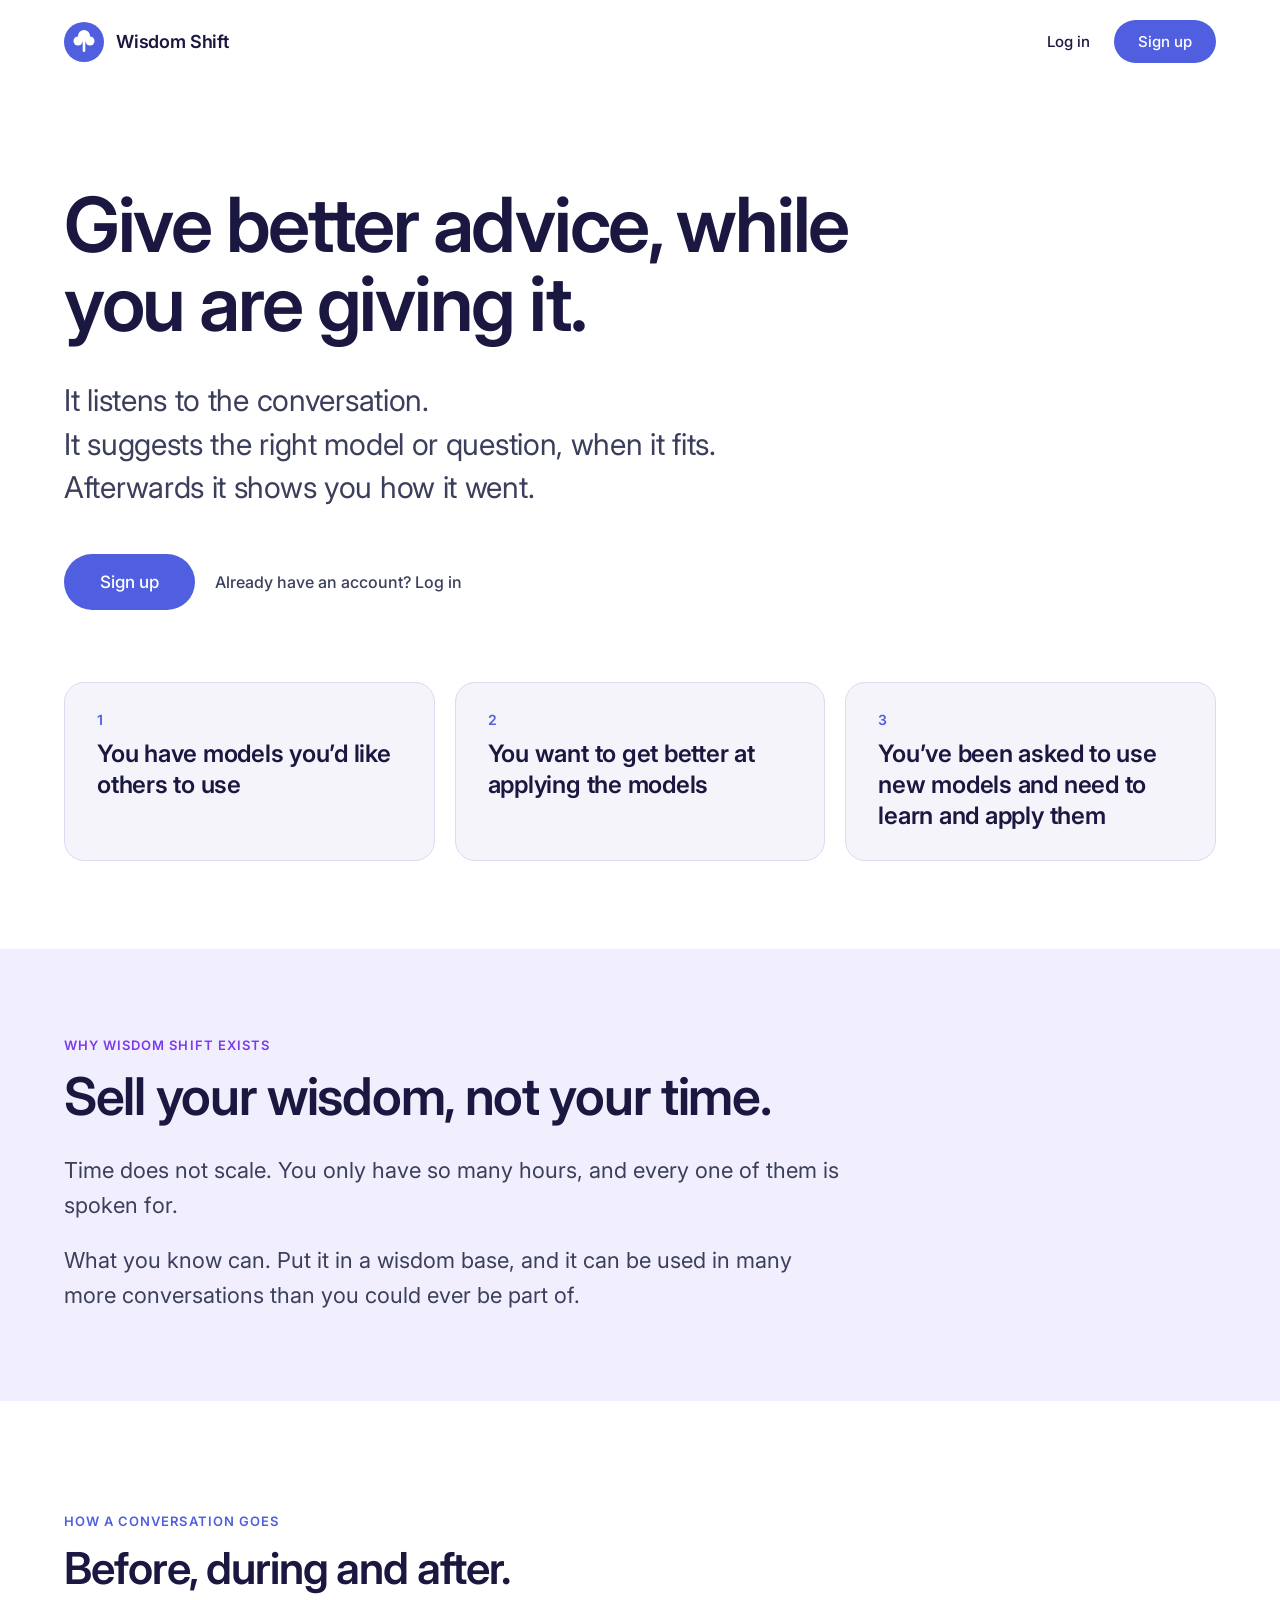
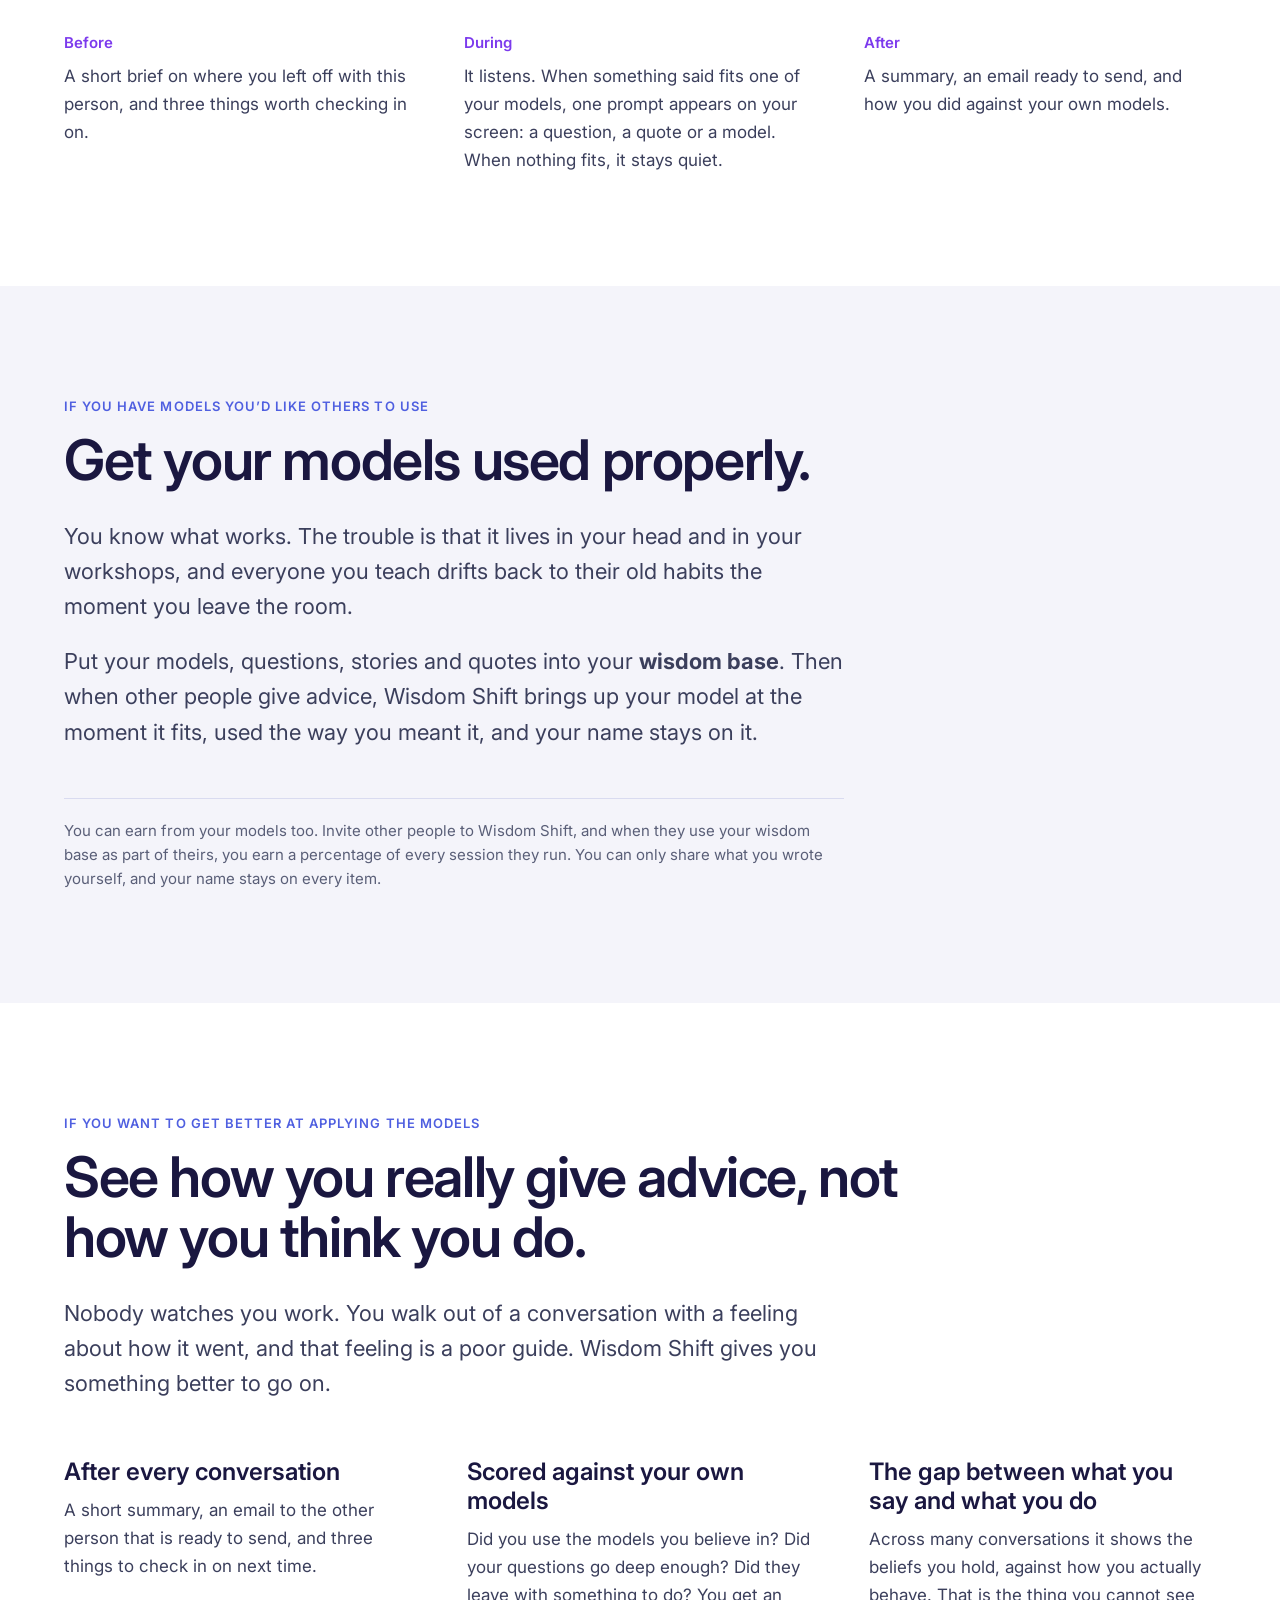
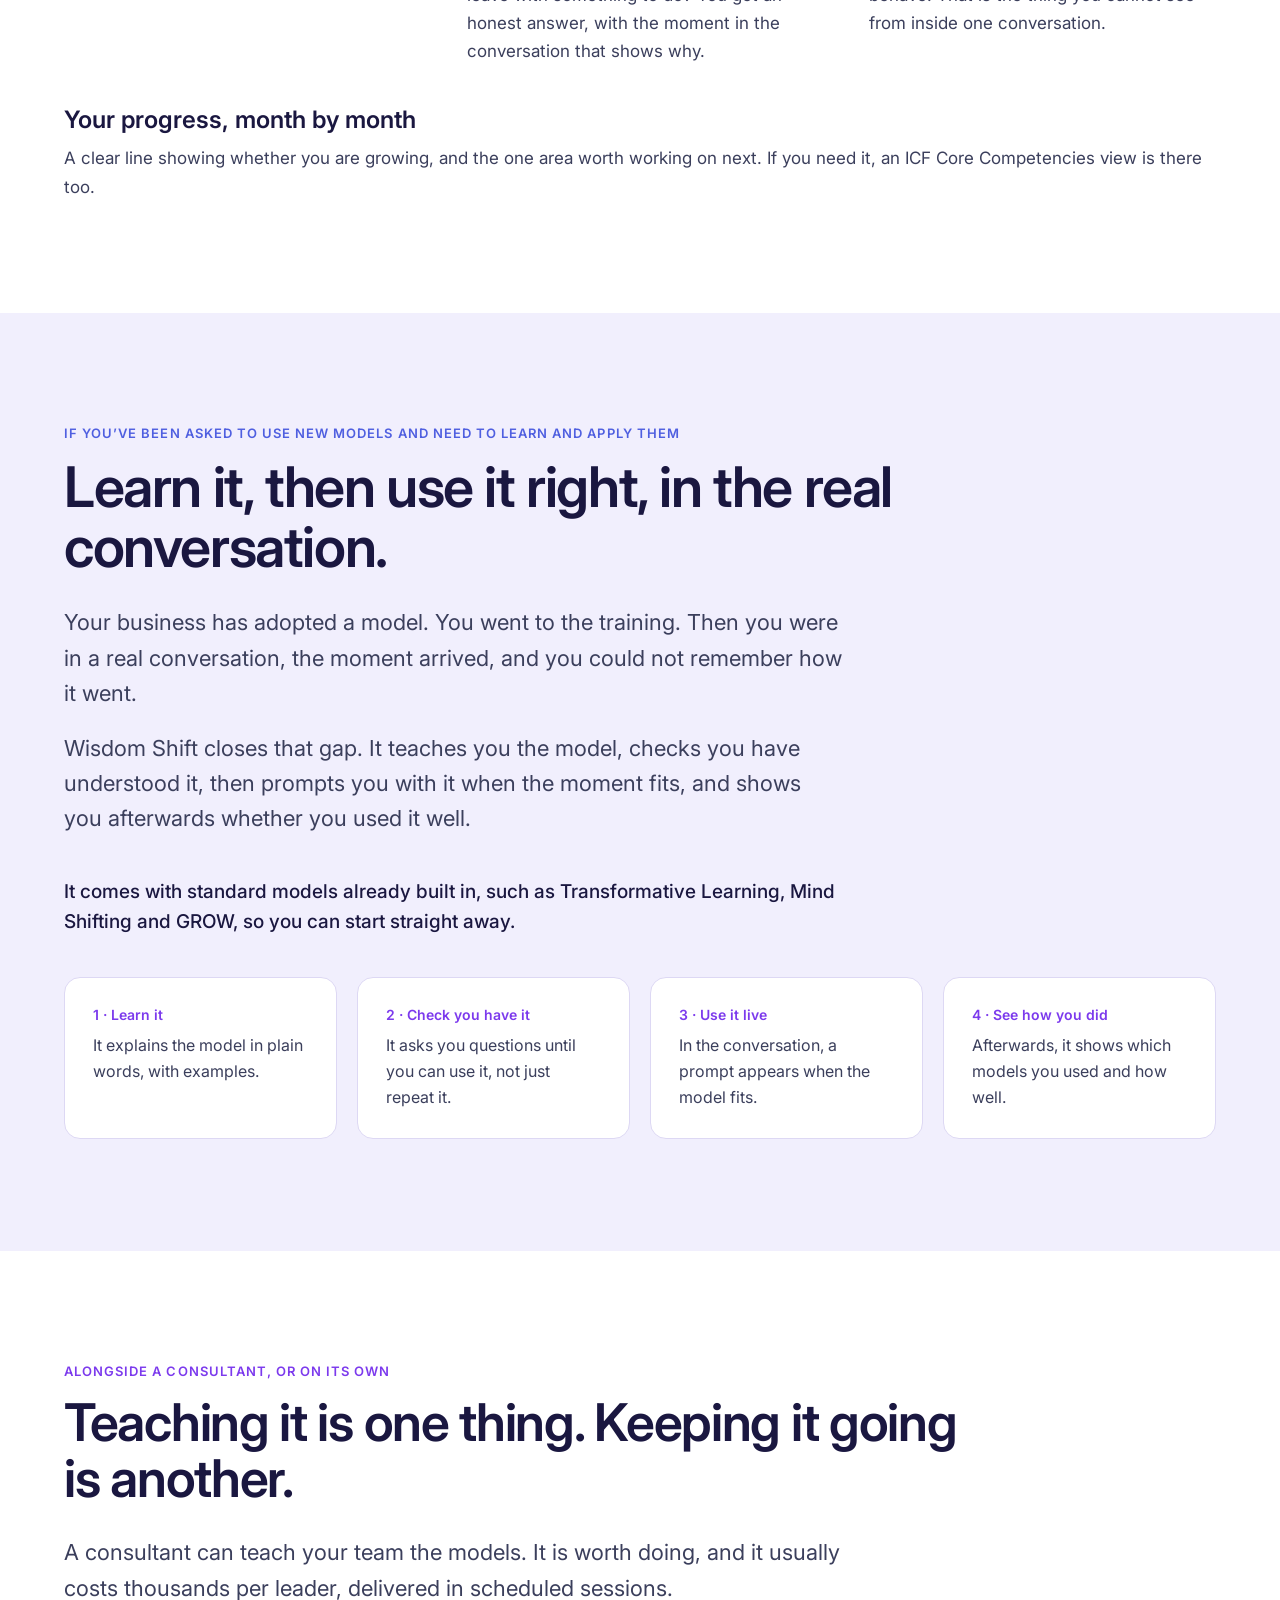
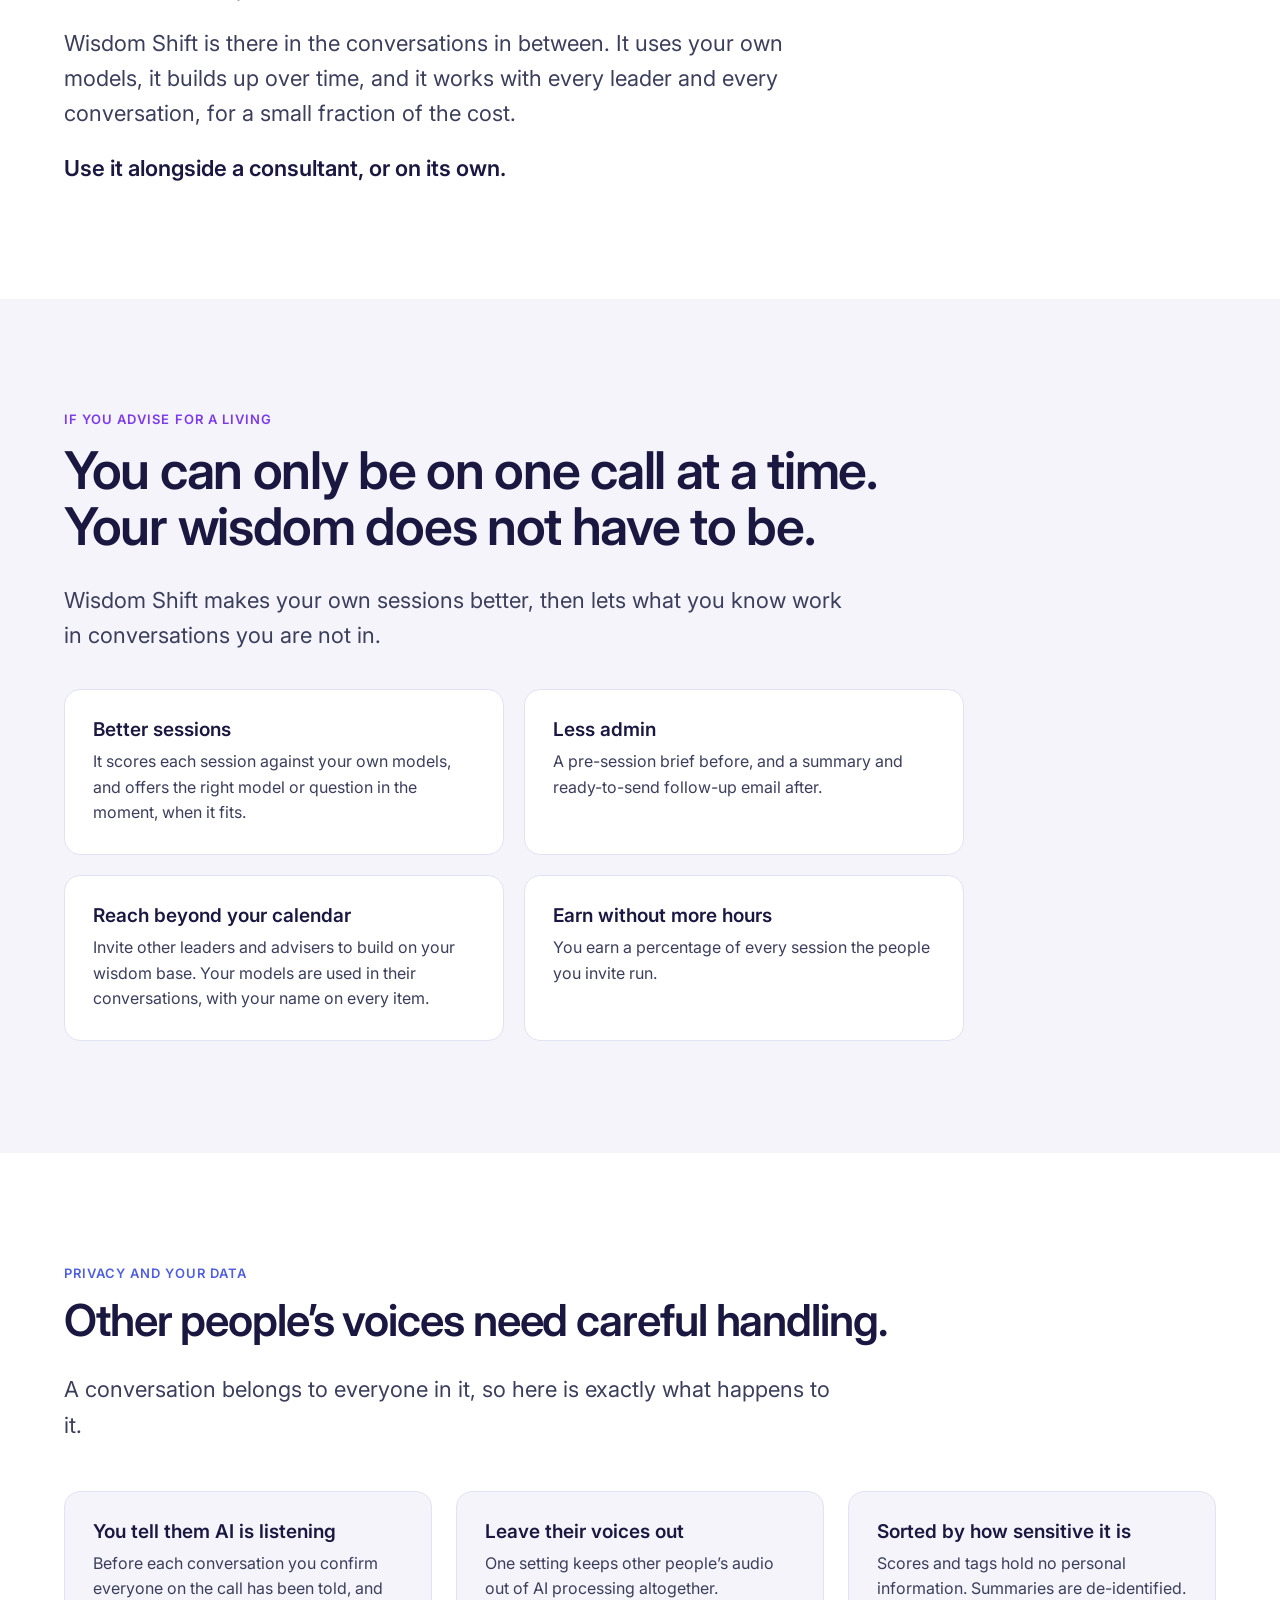
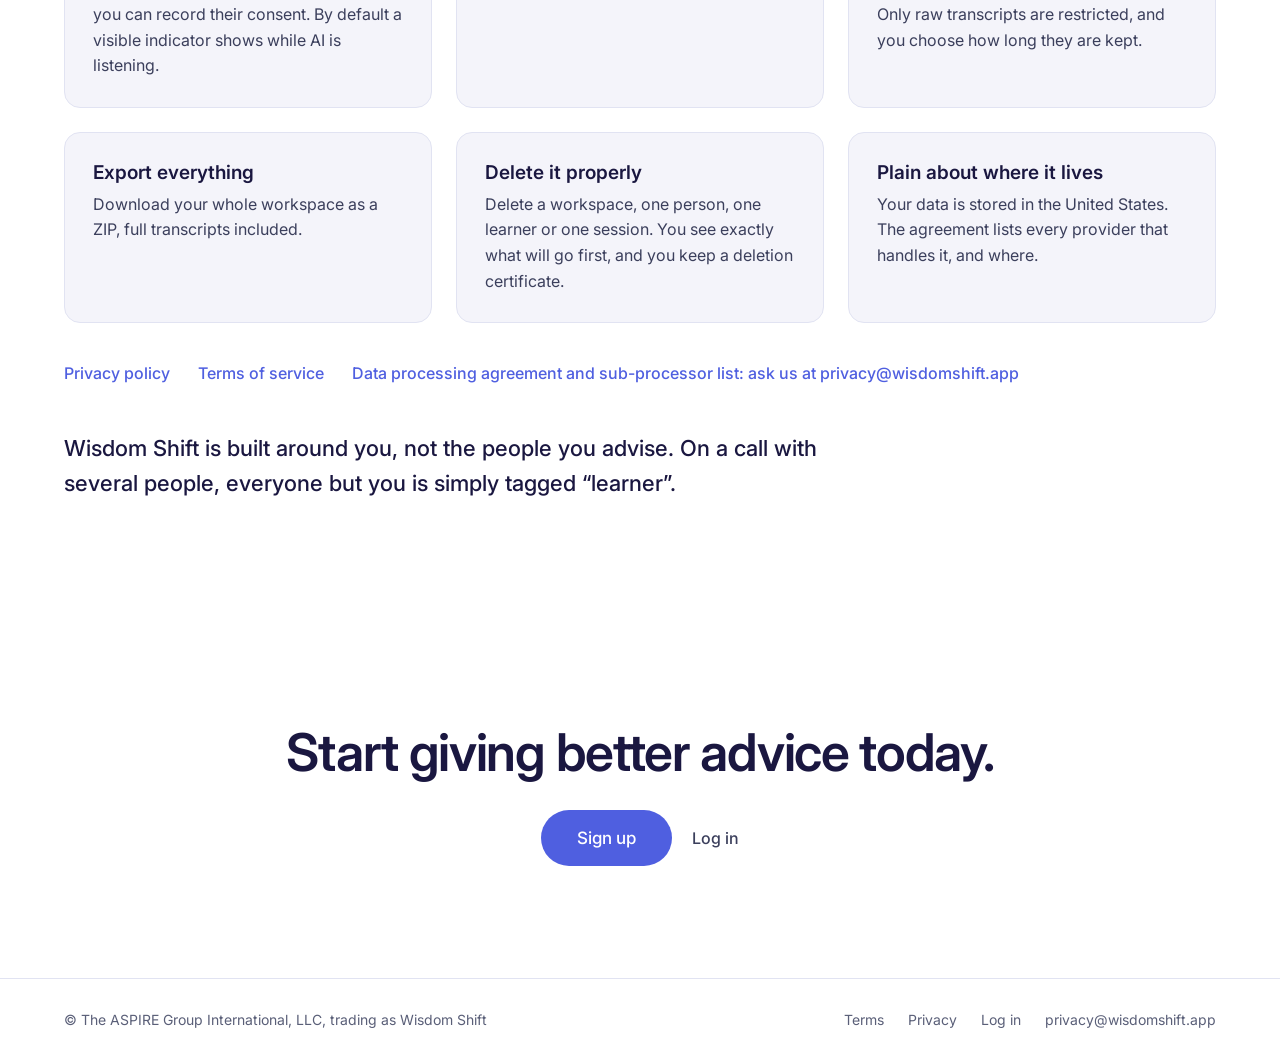
==== index.html @ b6feb18f "Add files via upload" ====
<!doctype html>
<html lang="en-AU">
<head>
<meta charset="utf-8">
<meta name="viewport" content="width=device-width, initial-scale=1">
<title>Wisdom Shift: give better advice, while you are giving it</title>
<meta name="description" content="Wisdom Shift listens to the conversation, suggests the right model or question from your own wisdom base when it fits, and shows you afterwards how it went.">
<meta property="og:title" content="Wisdom Shift: give better advice, while you are giving it">
<meta property="og:description" content="Wisdom Shift listens to the conversation, suggests the right model or question from your own wisdom base when it fits, and shows you afterwards how it went.">
<meta property="og:type" content="website">
<link rel="icon" href="data:image/svg+xml,%3Csvg xmlns=%22http://www.w3.org/2000/svg%22 viewBox=%220 0 40 40%22%3E%3Ccircle cx=%2220%22 cy=%2220%22 r=%2220%22 fill=%22%234F5FE0%22/%3E%3Cg fill=%22%23fff%22%3E%3Ccircle cx=%2220%22 cy=%2214%22 r=%226%22/%3E%3Ccircle cx=%2214%22 cy=%2219%22 r=%224.5%22/%3E%3Ccircle cx=%2226%22 cy=%2219%22 r=%224.5%22/%3E%3Crect x=%2218.7%22 y=%2219%22 width=%222.6%22 height=%2211%22 rx=%221.3%22/%3E%3C/g%3E%3C/svg%3E">
<link rel="preconnect" href="https://fonts.googleapis.com"><link rel="preconnect" href="https://fonts.gstatic.com" crossorigin>
<link href="https://fonts.googleapis.com/css2?family=Inter:wght@400;500;600;700&display=swap" rel="stylesheet">
<link rel="stylesheet" href="style.css">
</head>
<body>
<div class="wrap"><header class="top"><a class="brand" href="/"><svg viewBox="0 0 40 40" aria-hidden="true"><circle cx="20" cy="20" r="20" fill="#4F5FE0"/><g fill="#fff"><circle cx="20" cy="14" r="6"/><circle cx="14" cy="19" r="4.5"/><circle cx="26" cy="19" r="4.5"/><rect x="18.7" y="19" width="2.6" height="11" rx="1.3"/></g></svg><span>Wisdom Shift</span></a><div class="nav"><a href="soon.html">Log in</a><a class="btn" href="soon.html">Sign up</a></div></header></div>

<main>
<section class="hero"><div class="wrap">
<h1>Give better advice, while you are giving it.</h1>
<div class="lines"><div>It listens to the conversation.</div><div>It suggests the right model or question, when it fits.</div><div>Afterwards it shows you how it went.</div></div>
<div class="cta"><a class="btn big" href="soon.html">Sign up</a><a class="alt" href="soon.html">Already have an account? Log in</a></div>
<div class="jobs">
<a href="#job1"><b>1</b><span>You have models you’d like others to use</span></a>
<a href="#job2"><b>2</b><span>You want to get better at applying the models</span></a>
<a href="#job3"><b>3</b><span>You’ve been asked to use new models and need to learn and apply them</span></a>
</div></div></section>

<section class="bg2" id="why" style="padding:clamp(48px,7vw,88px) 0"><div class="wrap">
<p class="eyebrow v">Why Wisdom Shift exists</p>
<h2>Sell your wisdom, not your time.</h2>
<p class="lead">Time does not scale. You only have so many hours, and every one of them is spoken for.</p>
<p class="lead" style="margin:0">What you know can. Put it in a wisdom base, and it can be used in many more conversations than you could ever be part of.</p>
</div></section>

<section><div class="wrap">
<p class="eyebrow">How a conversation goes</p>
<h2 style="font-size:clamp(30px,4vw,44px);margin-bottom:40px">Before, during and after.</h2>
<div class="cols" style="gap:32px 48px">
<div><div class="label">Before</div><p>A short brief on where you left off with this person, and three things worth checking in on.</p></div>
<div><div class="label">During</div><p>It listens. When something said fits one of your models, one prompt appears on your screen: a question, a quote or a model. When nothing fits, it stays quiet.</p></div>
<div><div class="label">After</div><p>A summary, an email ready to send, and how you did against your own models.</p></div>
</div></div></section>

<section class="bg1" id="job1"><div class="wrap">
<p class="eyebrow">If you have models you’d like others to use</p>
<h2 class="xl">Get your models used properly.</h2>
<p class="lead">You know what works. The trouble is that it lives in your head and in your workshops, and everyone you teach drifts back to their old habits the moment you leave the room.</p>
<p class="lead">Put your models, questions, stories and quotes into your <b>wisdom base</b>. Then when other people give advice, Wisdom Shift brings up your model at the moment it fits, used the way you meant it, and your name stays on it.</p>
<p class="note">You can earn from your models too. Invite other people to Wisdom Shift, and when they use your wisdom base as part of theirs, you earn a percentage of every session they run. You can only share what you wrote yourself, and your name stays on every item.</p>
</div></section>

<section id="job2"><div class="wrap">
<p class="eyebrow">If you want to get better at applying the models</p>
<h2 class="xl">See how you really give advice, not how you think you do.</h2>
<p class="lead" style="margin-bottom:56px">Nobody watches you work. You walk out of a conversation with a feeling about how it went, and that feeling is a poor guide. Wisdom Shift gives you something better to go on.</p>
<div class="cols">
<div><h3>After every conversation</h3><p>A short summary, an email to the other person that is ready to send, and three things to check in on next time.</p></div>
<div><h3>Scored against your own models</h3><p>Did you use the models you believe in? Did your questions go deep enough? Did they leave with something to do? You get an honest answer, with the moment in the conversation that shows why.</p></div>
<div><h3>The gap between what you say and what you do</h3><p>Across many conversations it shows the beliefs you hold, against how you actually behave. That is the thing you cannot see from inside one conversation.</p></div>
<div><h3>Your progress, month by month</h3><p>A clear line showing whether you are growing, and the one area worth working on next. If you need it, an ICF Core Competencies view is there too.</p></div>
</div></div></section>

<section class="bg2" id="job3"><div class="wrap">
<p class="eyebrow">If you’ve been asked to use new models and need to learn and apply them</p>
<h2 class="xl">Learn it, then use it right, in the real conversation.</h2>
<p class="lead">Your business has adopted a model. You went to the training. Then you were in a real conversation, the moment arrived, and you could not remember how it went.</p>
<p class="lead" style="margin-bottom:40px">Wisdom Shift closes that gap. It teaches you the model, checks you have understood it, then prompts you with it when the moment fits, and shows you afterwards whether you used it well.</p>
<p class="lead" style="color:#1A1740;font-weight:500;font-size:19px;margin-bottom:40px">It comes with standard models already built in, such as Transformative Learning, Mind Shifting and GROW, so you can start straight away.</p>
<div class="cards v">
<div><div class="n">1 · Learn it</div><p>It explains the model in plain words, with examples.</p></div>
<div><div class="n">2 · Check you have it</div><p>It asks you questions until you can use it, not just repeat it.</p></div>
<div><div class="n">3 · Use it live</div><p>In the conversation, a prompt appears when the model fits.</p></div>
<div><div class="n">4 · See how you did</div><p>Afterwards, it shows which models you used and how well.</p></div>
</div></div></section>

<section id="keepgoing"><div class="wrap">
<p class="eyebrow v">Alongside a consultant, or on its own</p>
<h2>Teaching it is one thing. Keeping it going is another.</h2>
<p class="lead">A consultant can teach your team the models. It is worth doing, and it usually costs thousands per leader, delivered in scheduled sessions.</p>
<p class="lead">Wisdom Shift is there in the conversations in between. It uses your own models, it builds up over time, and it works with every leader and every conversation, for a small fraction of the cost.</p>
<p class="strong">Use it alongside a consultant, or on its own.</p>
</div></section>

<section class="bg1" id="forconsultants"><div class="wrap">
<p class="eyebrow v">If you advise for a living</p>
<h2>You can only be on one call at a time. Your wisdom does not have to be.</h2>
<p class="lead" style="margin-bottom:36px">Wisdom Shift makes your own sessions better, then lets what you know work in conversations you are not in.</p>
<div class="cards two" style="max-width:900px">
<div><h4>Better sessions</h4><p>It scores each session against your own models, and offers the right model or question in the moment, when it fits.</p></div>
<div><h4>Less admin</h4><p>A pre-session brief before, and a summary and ready-to-send follow-up email after.</p></div>
<div><h4>Reach beyond your calendar</h4><p>Invite other leaders and advisers to build on your wisdom base. Your models are used in their conversations, with your name on every item.</p></div>
<div><h4>Earn without more hours</h4><p>You earn a percentage of every session the people you invite run.</p></div>
</div></div></section>

<section id="trust"><div class="wrap">
<p class="eyebrow">Privacy and your data</p>
<h2 style="font-size:clamp(30px,4vw,44px)">Other people’s voices need careful handling.</h2>
<p class="lead" style="margin-bottom:48px">A conversation belongs to everyone in it, so here is exactly what happens to it.</p>
<div class="cards three" style="gap:24px">
<div style="background:#F4F4FA"><h4>You tell them AI is listening</h4><p>Before each conversation you confirm everyone on the call has been told, and you can record their consent. By default a visible indicator shows while AI is listening.</p></div>
<div style="background:#F4F4FA"><h4>Leave their voices out</h4><p>One setting keeps other people’s audio out of AI processing altogether.</p></div>
<div style="background:#F4F4FA"><h4>Sorted by how sensitive it is</h4><p>Scores and tags hold no personal information. Summaries are de-identified. Only raw transcripts are restricted, and you choose how long they are kept.</p></div>
<div style="background:#F4F4FA"><h4>Export everything</h4><p>Download your whole workspace as a ZIP, full transcripts included.</p></div>
<div style="background:#F4F4FA"><h4>Delete it properly</h4><p>Delete a workspace, one person, one learner or one session. You see exactly what will go first, and you keep a deletion certificate.</p></div>
<div style="background:#F4F4FA"><h4>Plain about where it lives</h4><p>Your data is stored in the United States. The agreement lists every provider that handles it, and where.</p></div>
</div>
<div class="links"><a href="privacy.html">Privacy policy</a><a href="terms.html">Terms of service</a><a href="mailto:privacy@wisdomshift.app">Data processing agreement and sub-processor list: ask us at privacy@wisdomshift.app</a></div>
<p class="strong" style="font-weight:500;margin-top:48px">Wisdom Shift is built around you, not the people you advise. On a call with several people, everyone but you is simply tagged “learner”.</p>
</div></section>

<section class="close"><div class="wrap">
<h2>Start giving better advice today.</h2>
<div class="cta" style="margin-top:0"><a class="btn big" href="soon.html">Sign up</a><a class="alt" href="soon.html">Log in</a></div>
</div></section>
</main>
<footer><div class="wrap"><span>© The ASPIRE Group International, LLC, trading as Wisdom Shift</span><nav><a href="terms.html">Terms</a><a href="privacy.html">Privacy</a><a href="soon.html">Log in</a><a href="mailto:privacy@wisdomshift.app">privacy@wisdomshift.app</a></nav></div></footer>
</body></html>
---- style.css ----
*{box-sizing:border-box}
body{margin:0;font-family:'Inter',system-ui,-apple-system,'Segoe UI',sans-serif;color:#1A1740;background:#fff;-webkit-font-smoothing:antialiased}
a{color:#1A1740;text-decoration:none}a:hover{color:#4F5FE0}
.wrap{max-width:1280px;margin:0 auto;padding:0 clamp(20px,5vw,64px)}
section{padding:clamp(56px,9vw,112px) 0}
header.top{display:flex;align-items:center;justify-content:space-between;gap:16px;padding:20px 0}
.brand{display:flex;align-items:center;gap:12px;font-size:18px;font-weight:600;letter-spacing:-.01em}
.brand svg{width:40px;height:40px;flex:none}
.nav{display:flex;align-items:center;gap:clamp(14px,3vw,24px)}
.nav a{font-size:15px;font-weight:500}
.btn{display:inline-block;background:#4F5FE0;color:#fff!important;font-weight:500;border-radius:999px;padding:12px 24px;font-size:15px}
.btn:hover{background:#3F4ECC}
.btn.big{font-size:17px;padding:18px 36px}
.eyebrow{font-size:13px;font-weight:600;letter-spacing:.08em;text-transform:uppercase;color:#4F5FE0;margin:0 0 16px}
.eyebrow.v{color:#7C3AED}
h1{font-size:clamp(40px,7vw,76px);line-height:1.04;font-weight:600;letter-spacing:-.03em;margin:0;max-width:900px}
h2{font-size:clamp(32px,4.6vw,52px);line-height:1.08;font-weight:600;letter-spacing:-.025em;margin:0 0 28px;max-width:900px}
h2.xl{font-size:clamp(34px,5vw,56px)}
h3{font-size:24px;font-weight:600;margin:0 0 10px}
p{margin:0}
.lead{font-size:clamp(18px,2.2vw,22px);line-height:1.6;color:#3B3F5C;max-width:780px;margin-bottom:20px}
.hero{padding:clamp(48px,8vw,104px) 0 clamp(48px,7vw,88px)}
.hero .lines{font-size:clamp(20px,2.6vw,30px);line-height:1.45;color:#3B3F5C;margin-top:36px;max-width:760px;letter-spacing:-.01em}
.cta{display:flex;flex-wrap:wrap;gap:20px;align-items:center;margin-top:44px}
.cta .alt{font-size:16px;font-weight:500;color:#3B3F5C}
.jobs{margin-top:clamp(40px,6vw,72px);display:flex;flex-wrap:wrap;gap:20px}
.jobs a{flex:1 1 280px;min-width:0;display:block;padding:28px 32px;border:1px solid #D9DBF0;border-radius:20px;background:#F4F4FA}
.jobs a:hover{border-color:#4F5FE0}
.jobs b{display:block;font-size:14px;font-weight:600;color:#4F5FE0;margin-bottom:10px}
.jobs span{display:block;font-size:clamp(20px,2vw,24px);line-height:1.3;font-weight:600;letter-spacing:-.01em}
.bg1{background:#F4F4FA}.bg2{background:#F1EFFD}
.cols{display:flex;flex-wrap:wrap;gap:40px 56px}
.cols>div{flex:1 1 300px;min-width:0}
.cols p{font-size:17px;line-height:1.65;color:#3B3F5C}
.label{font-size:15px;font-weight:600;color:#7C3AED;margin-bottom:10px}
.note{font-size:15px;line-height:1.6;color:#5A5F78;max-width:780px;border-top:1px solid #D9DBF0;padding-top:20px;margin-top:48px}
.cards{display:flex;flex-wrap:wrap;gap:20px}
.cards>div{flex:1 1 240px;min-width:0;background:#fff;border:1px solid #E1E3F2;border-radius:16px;padding:28px}
.cards.two>div{flex:1 1 380px}
.cards.three>div{flex:1 1 320px}
.cards.v>div{border-color:#DDD8F4}
.cards h4{font-size:19px;font-weight:600;margin:0 0 8px}
.cards p{font-size:16px;line-height:1.6;color:#3B3F5C}
.cards .n{font-size:14px;font-weight:600;color:#7C3AED;margin-bottom:10px}
.strong{font-size:clamp(18px,2vw,22px);line-height:1.6;color:#1A1740;font-weight:600;max-width:780px}
.links{display:flex;flex-wrap:wrap;gap:12px 28px;font-size:16px;margin-top:40px}
.links a{color:#4F5FE0;font-weight:500}
.close{text-align:center}.close h2{margin-left:auto;margin-right:auto}.close .cta{justify-content:center}
footer{border-top:1px solid #E1E3F2;padding:32px 0;font-size:14px;color:#5A5F78}
footer .wrap{display:flex;flex-wrap:wrap;justify-content:space-between;gap:16px}
footer a{color:#5A5F78}footer a:hover{color:#4F5FE0}
footer nav{display:flex;flex-wrap:wrap;gap:8px 24px}
.page{max-width:720px;padding:clamp(56px,10vw,120px) 0}
.page h1{font-size:clamp(34px,5vw,52px)}
.page p{font-size:20px;line-height:1.6;color:#3B3F5C;margin-top:24px}
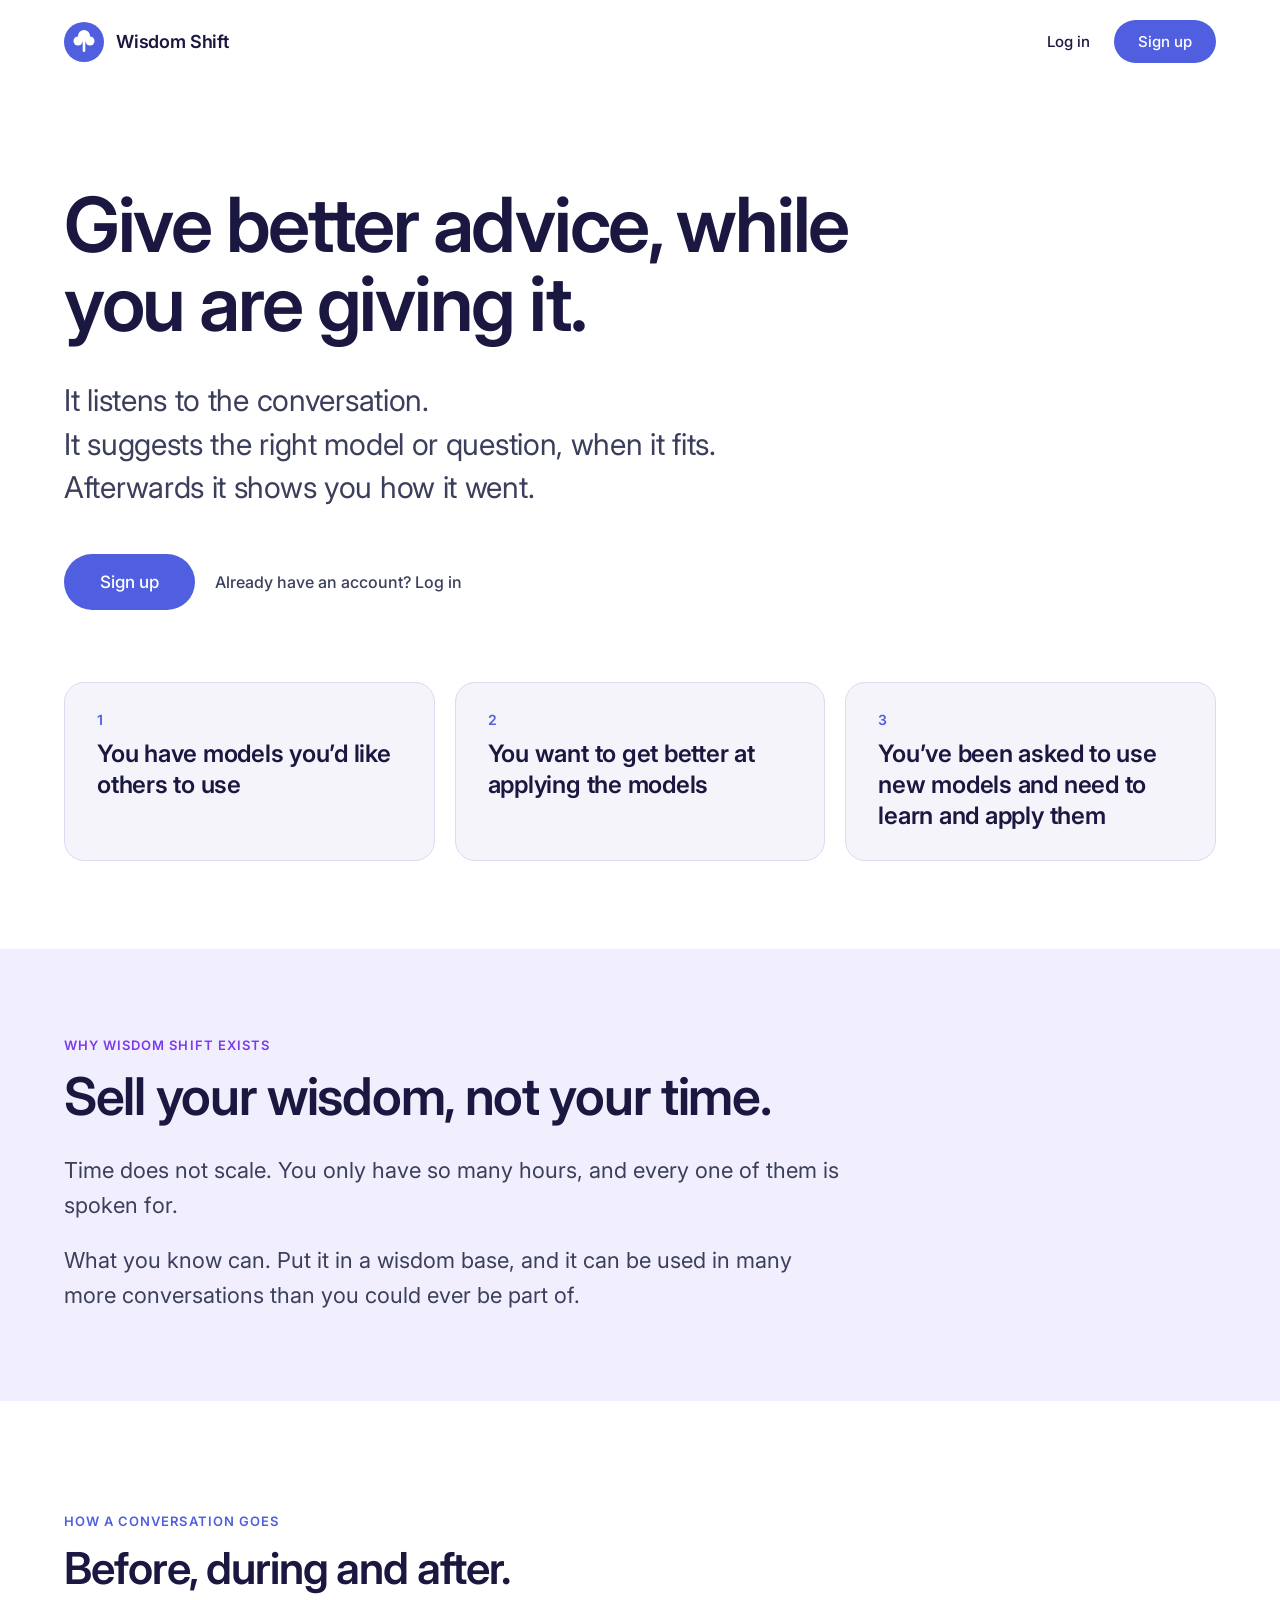
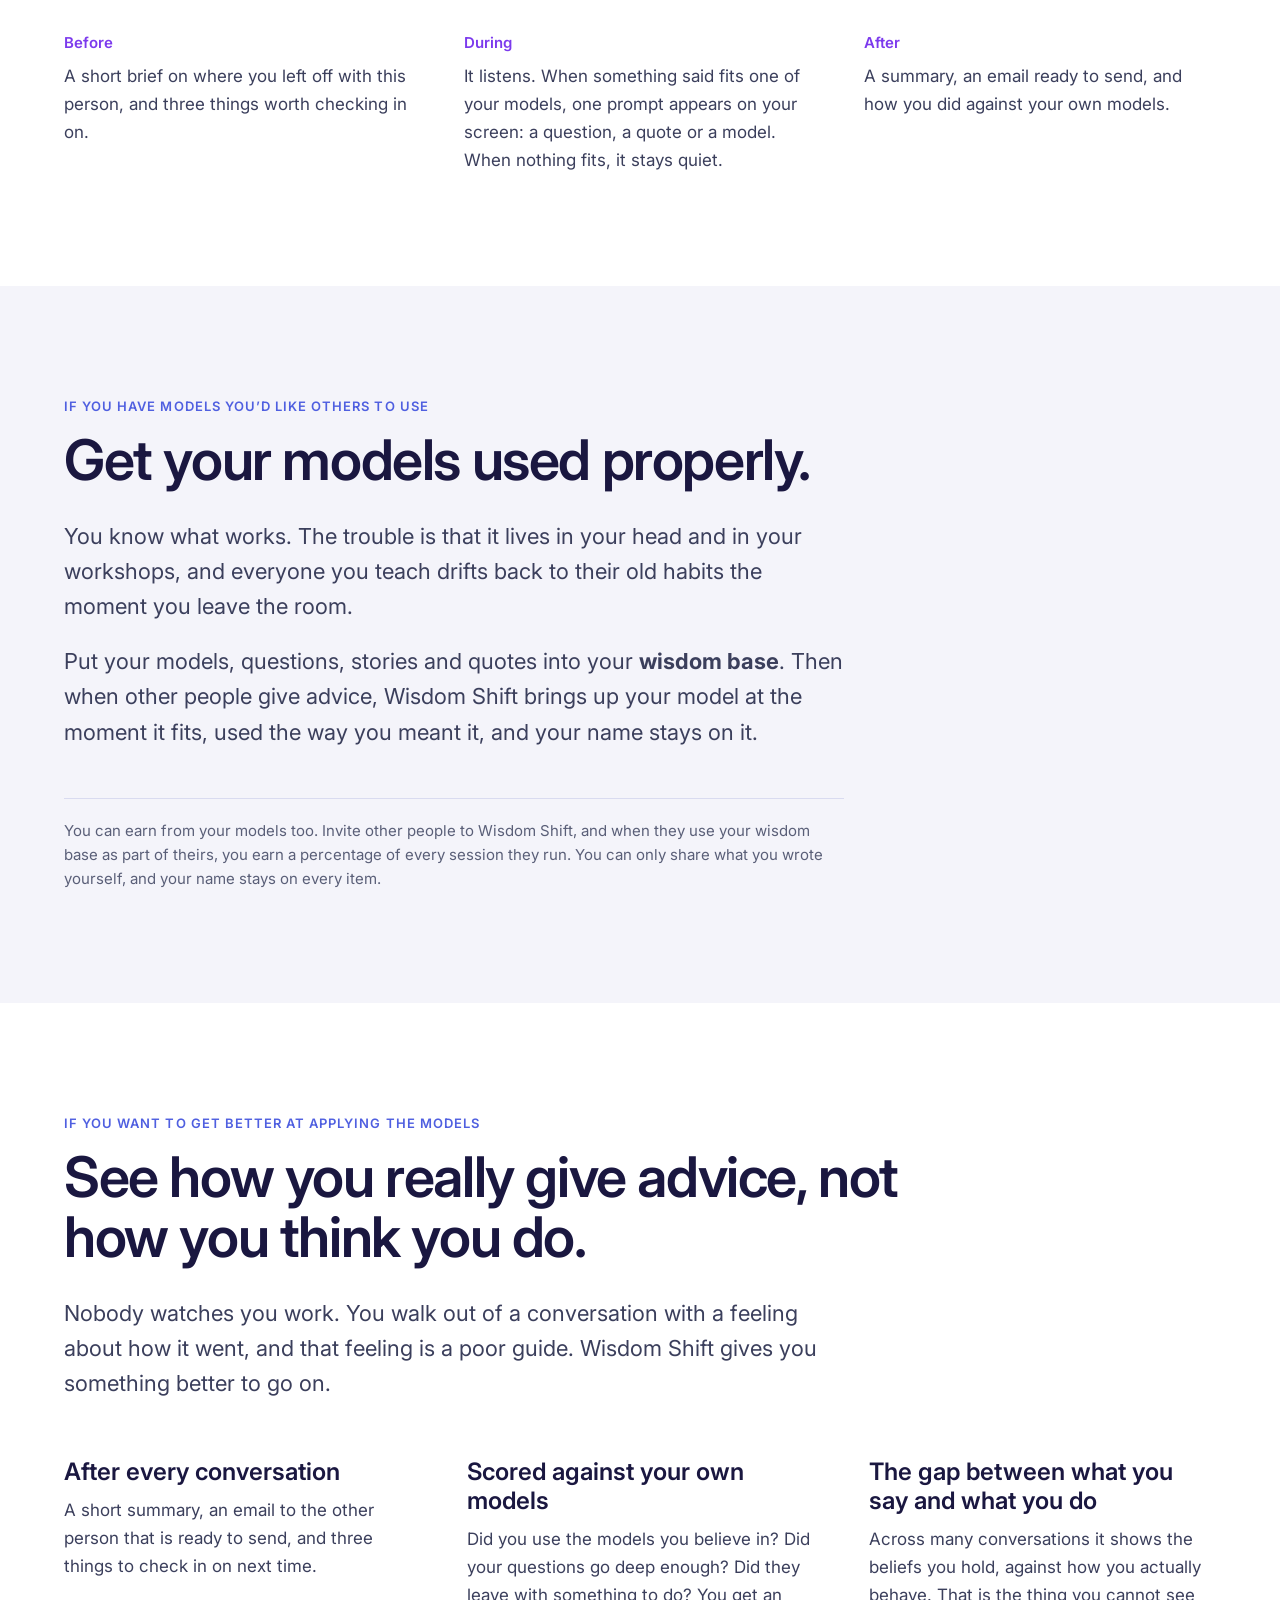
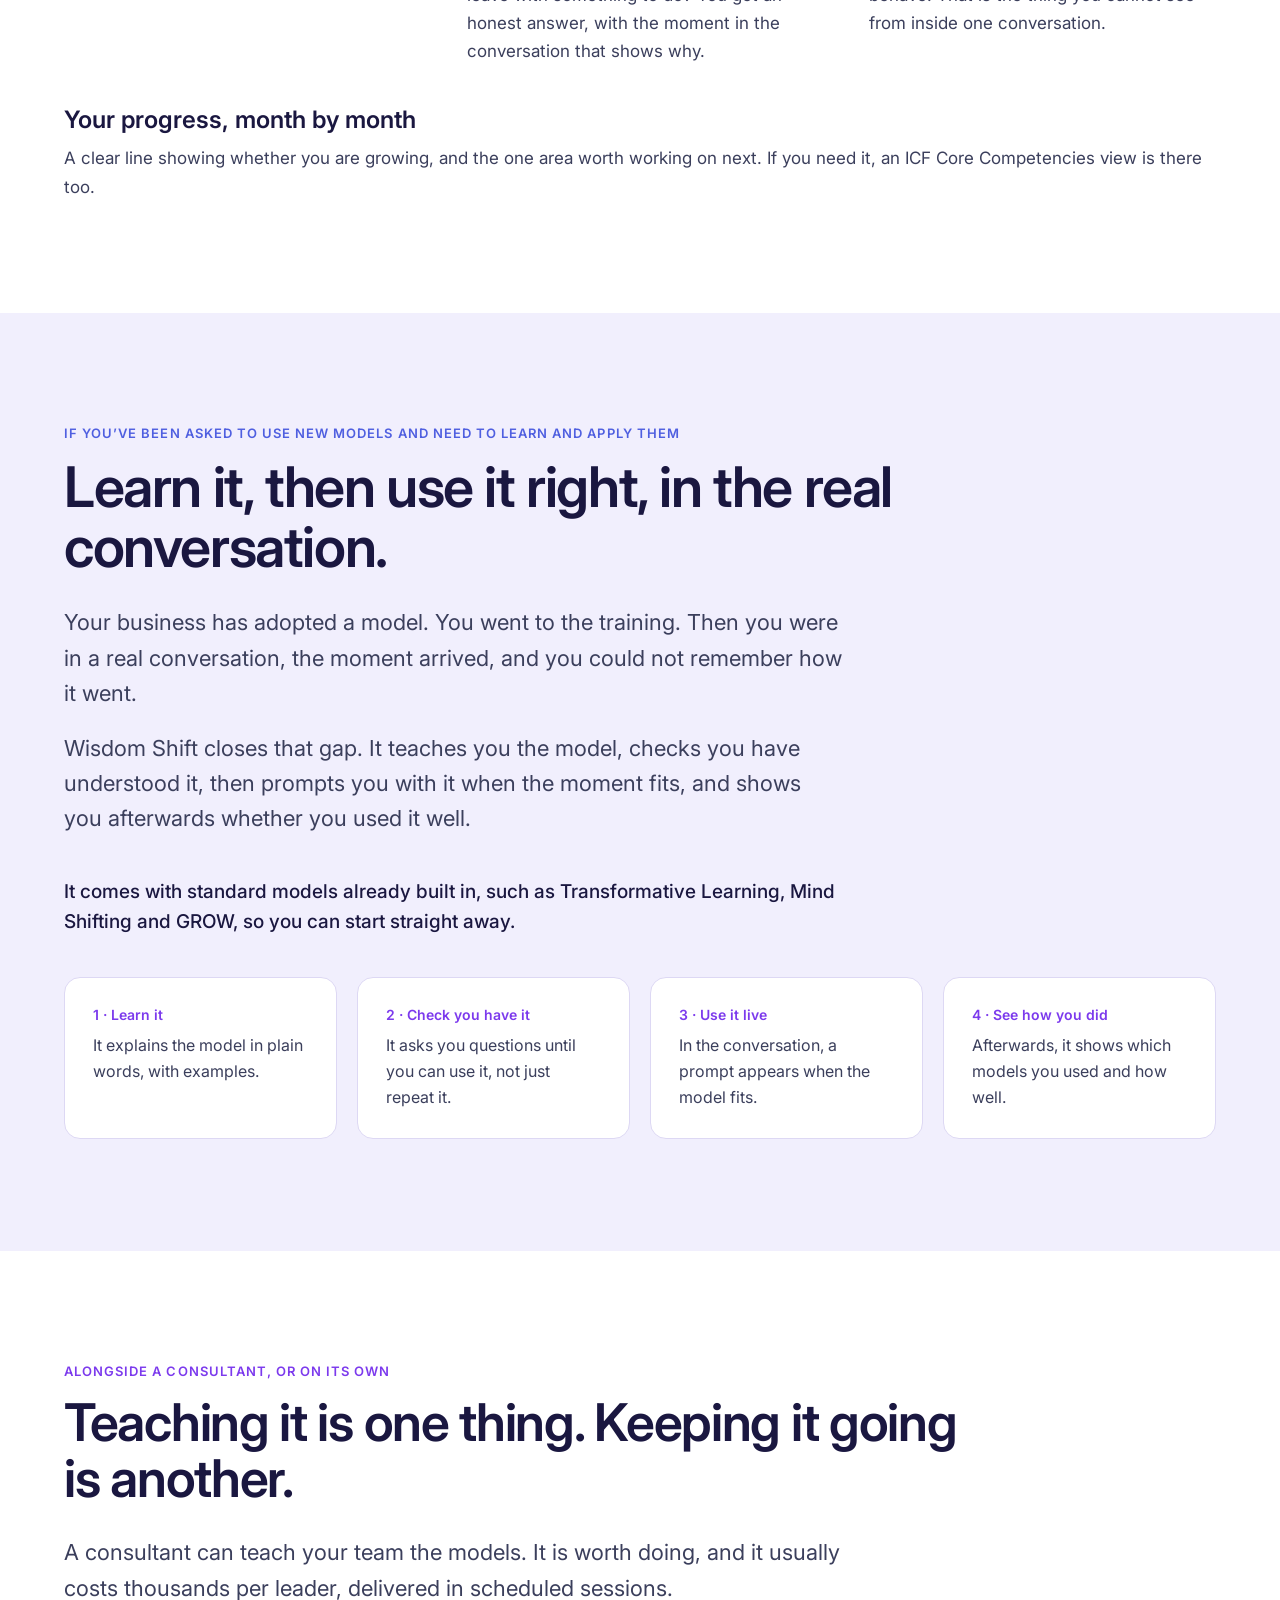
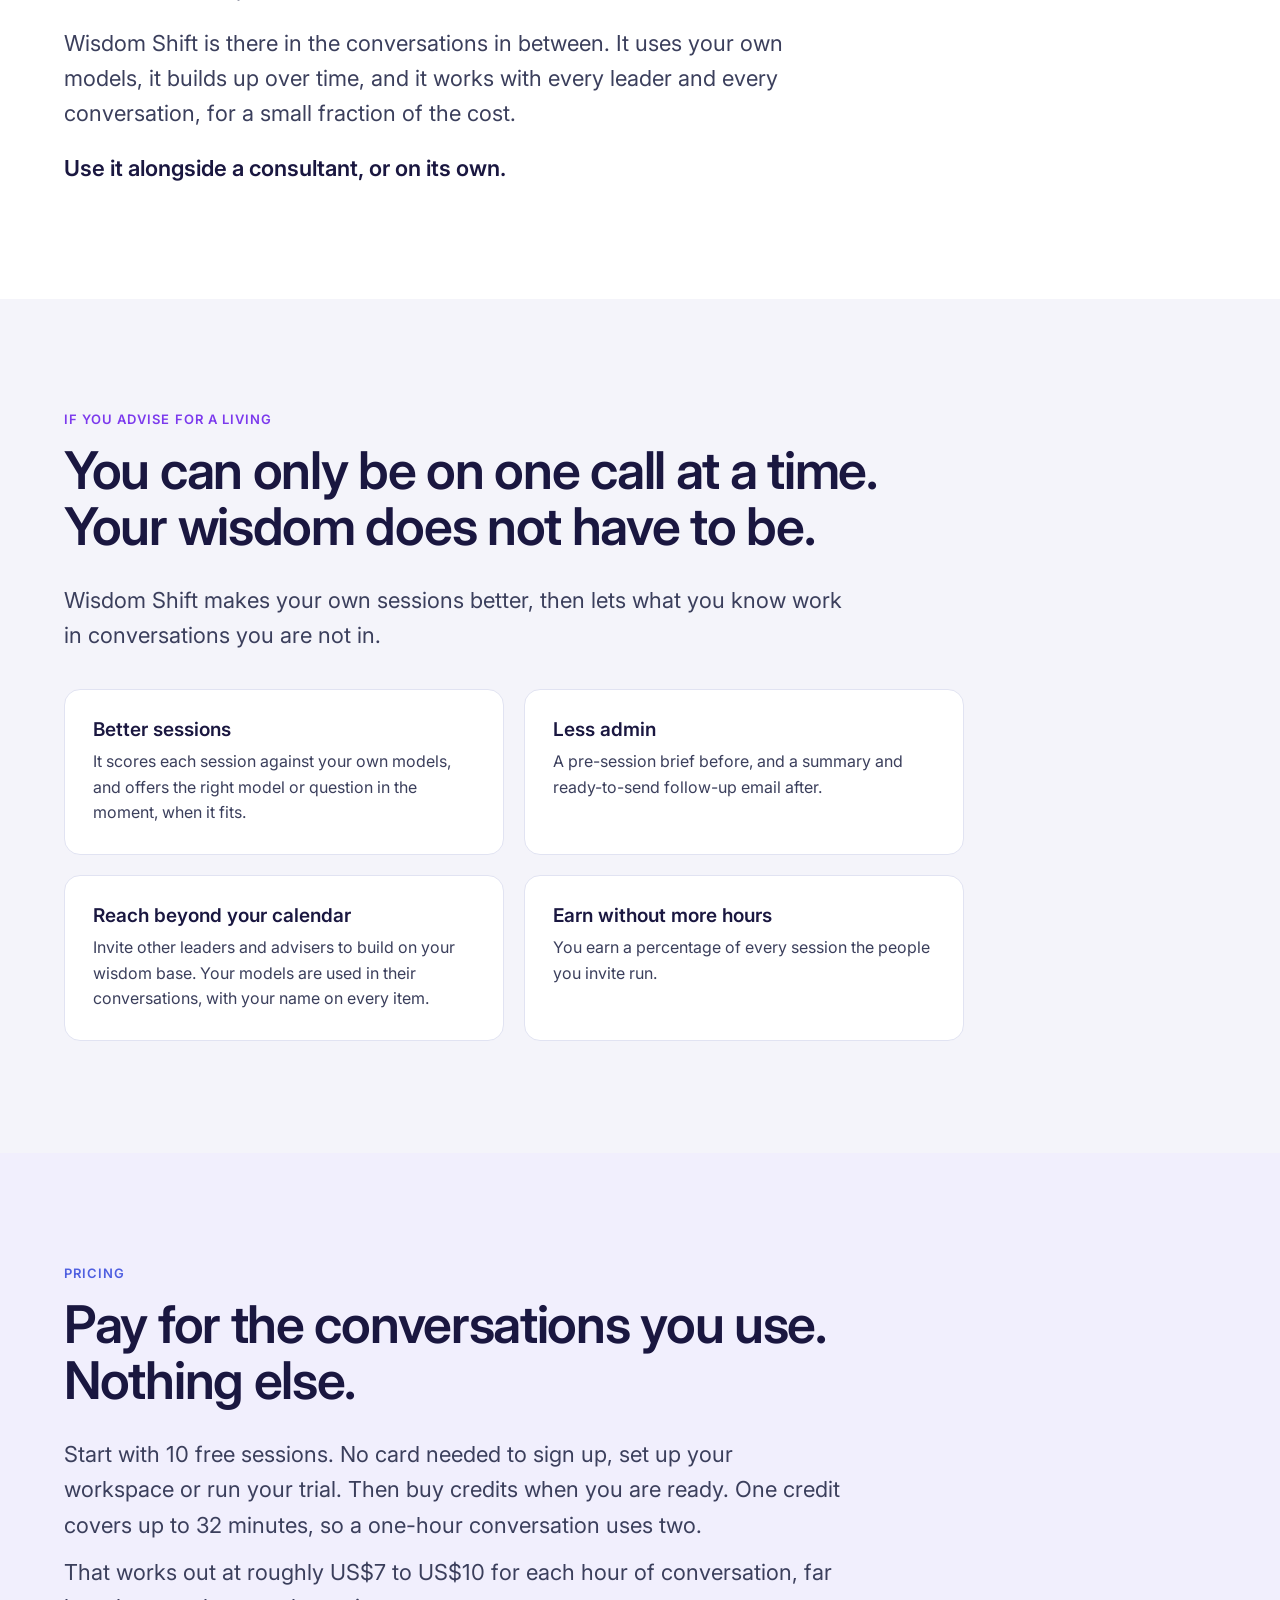
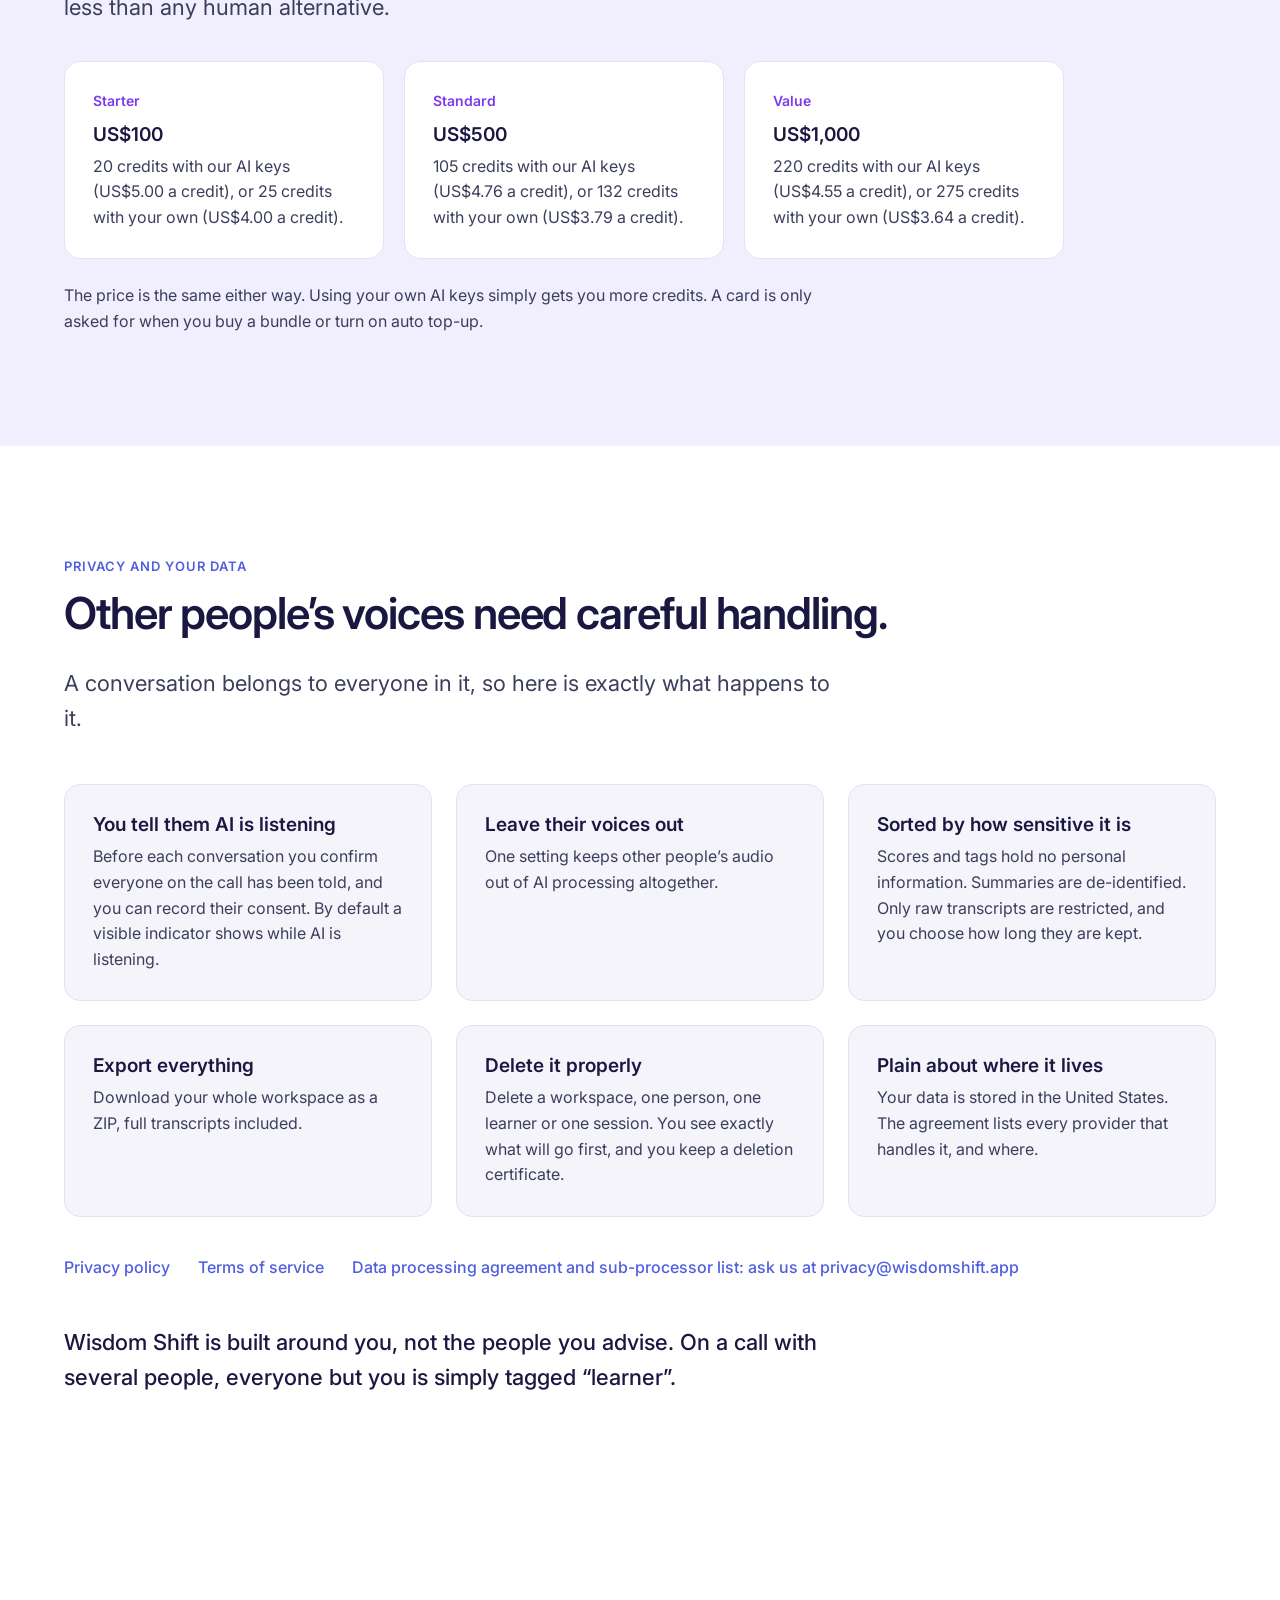
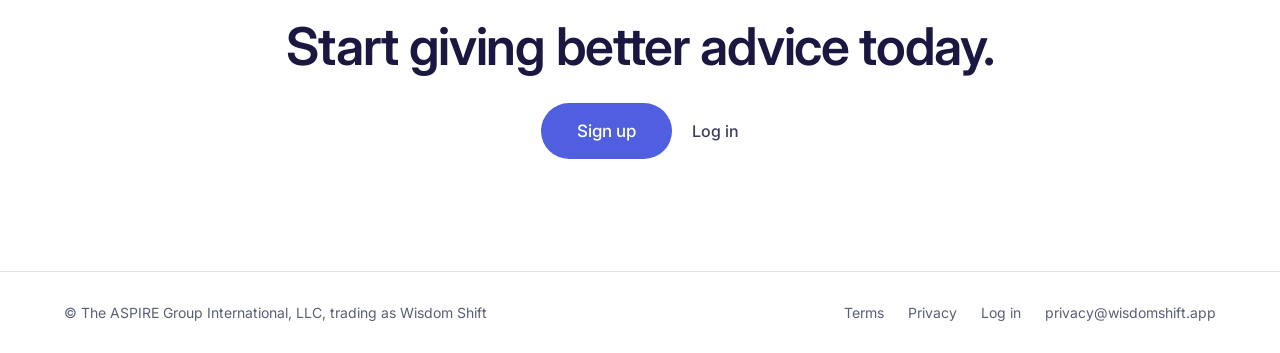
==== commit 8e51eba8: "Add files via upload" ====
--- a/index.html
+++ b/index.html
@@ -94,6 +94,19 @@
 <div><h4>Earn without more hours</h4><p>You earn a percentage of every session the people you invite run.</p></div>
 </div></div></section>
 
+<section class="bg2" id="pricing"><div class="wrap">
+<p class="eyebrow">Pricing</p>
+<h2>Pay for the conversations you use. Nothing else.</h2>
+<p class="lead" style="margin-bottom:12px">Start with 10 free sessions. No card needed to sign up, set up your workspace or run your trial. Then buy credits when you are ready. One credit covers up to 32 minutes, so a one-hour conversation uses two.</p>
+<p class="lead" style="margin-bottom:36px">That works out at roughly US$7 to US$10 for each hour of conversation, far less than any human alternative.</p>
+<div class="cards three" style="max-width:1000px">
+<div><p class="n">Starter</p><h4>US$100</h4><p>20 credits with our AI keys (US$5.00 a credit), or 25 credits with your own (US$4.00 a credit).</p></div>
+<div><p class="n">Standard</p><h4>US$500</h4><p>105 credits with our AI keys (US$4.76 a credit), or 132 credits with your own (US$3.79 a credit).</p></div>
+<div><p class="n">Value</p><h4>US$1,000</h4><p>220 credits with our AI keys (US$4.55 a credit), or 275 credits with your own (US$3.64 a credit).</p></div>
+</div>
+<p style="max-width:780px;margin-top:24px;font-size:16px;line-height:1.6;color:#3B3F5C">The price is the same either way. Using your own AI keys simply gets you more credits. A card is only asked for when you buy a bundle or turn on auto top-up.</p>
+</div></section>
+
 <section id="trust"><div class="wrap">
 <p class="eyebrow">Privacy and your data</p>
 <h2 style="font-size:clamp(30px,4vw,44px)">Other people’s voices need careful handling.</h2>
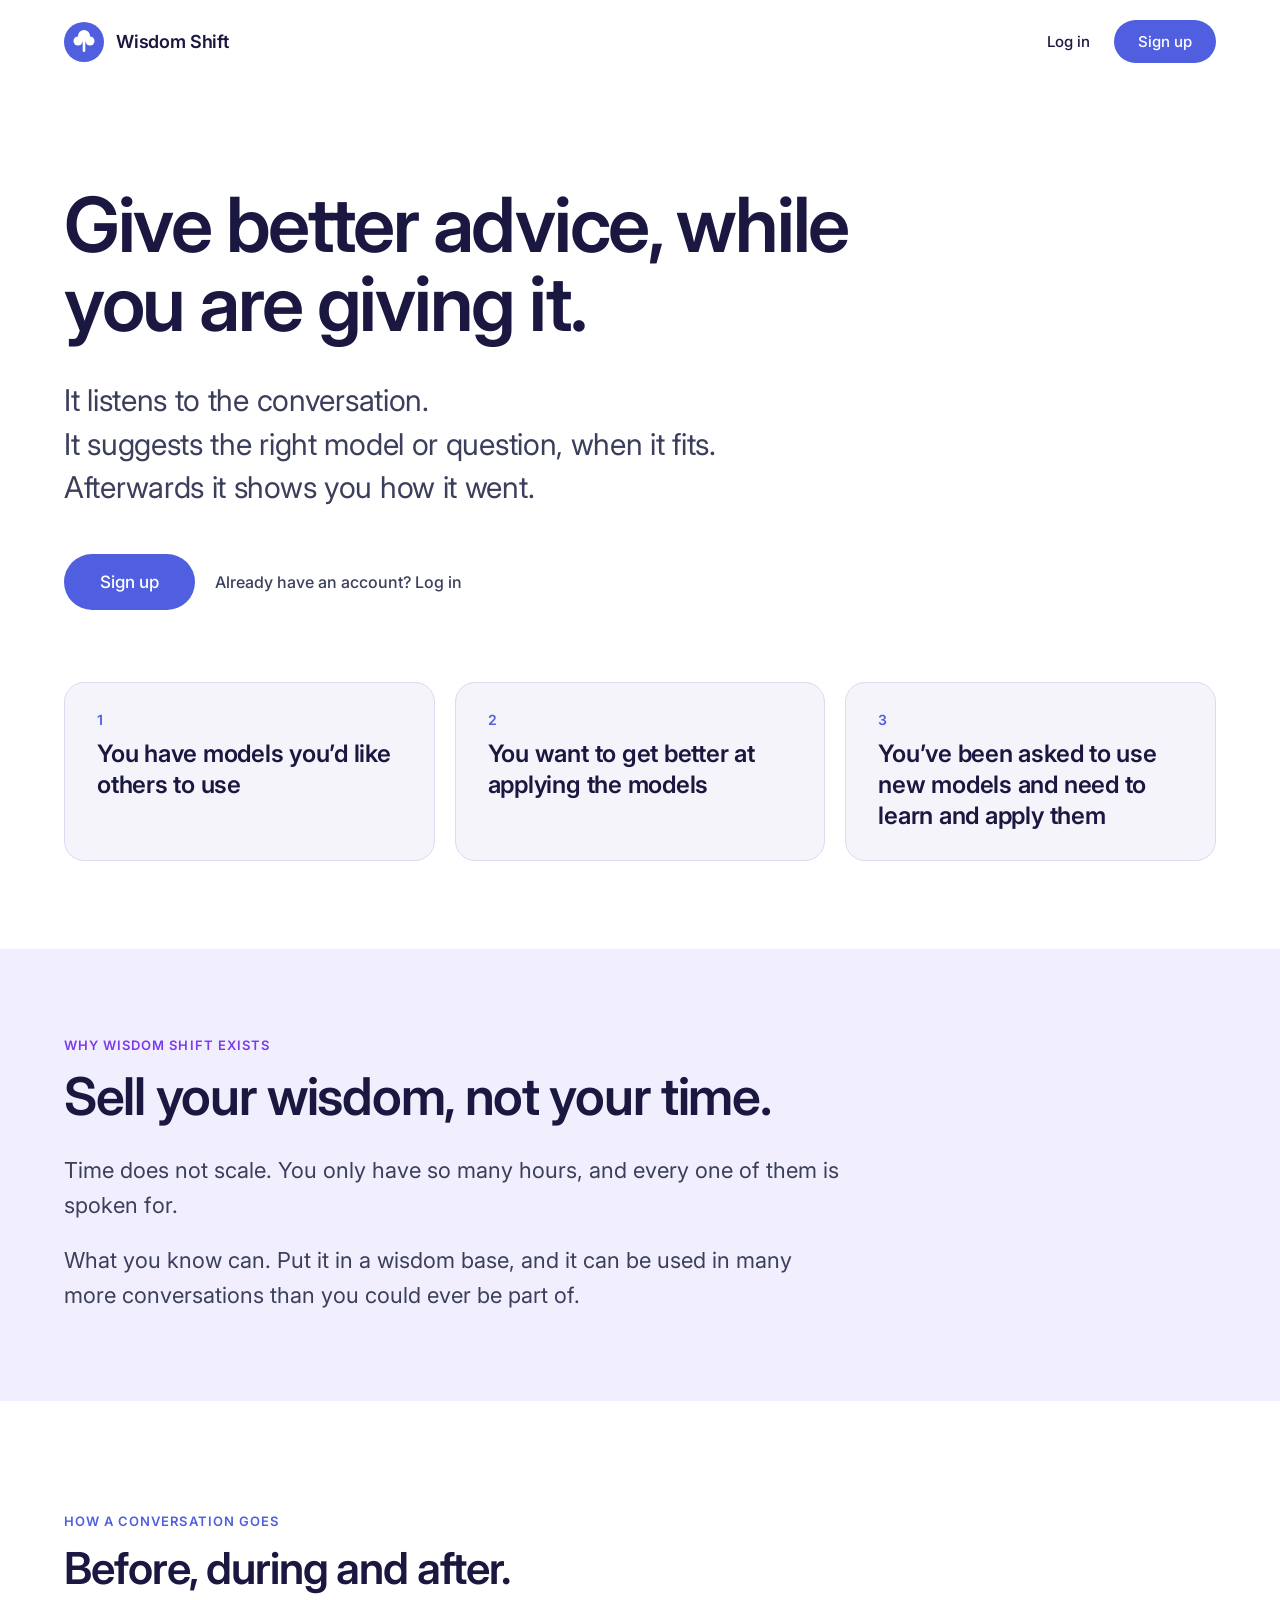
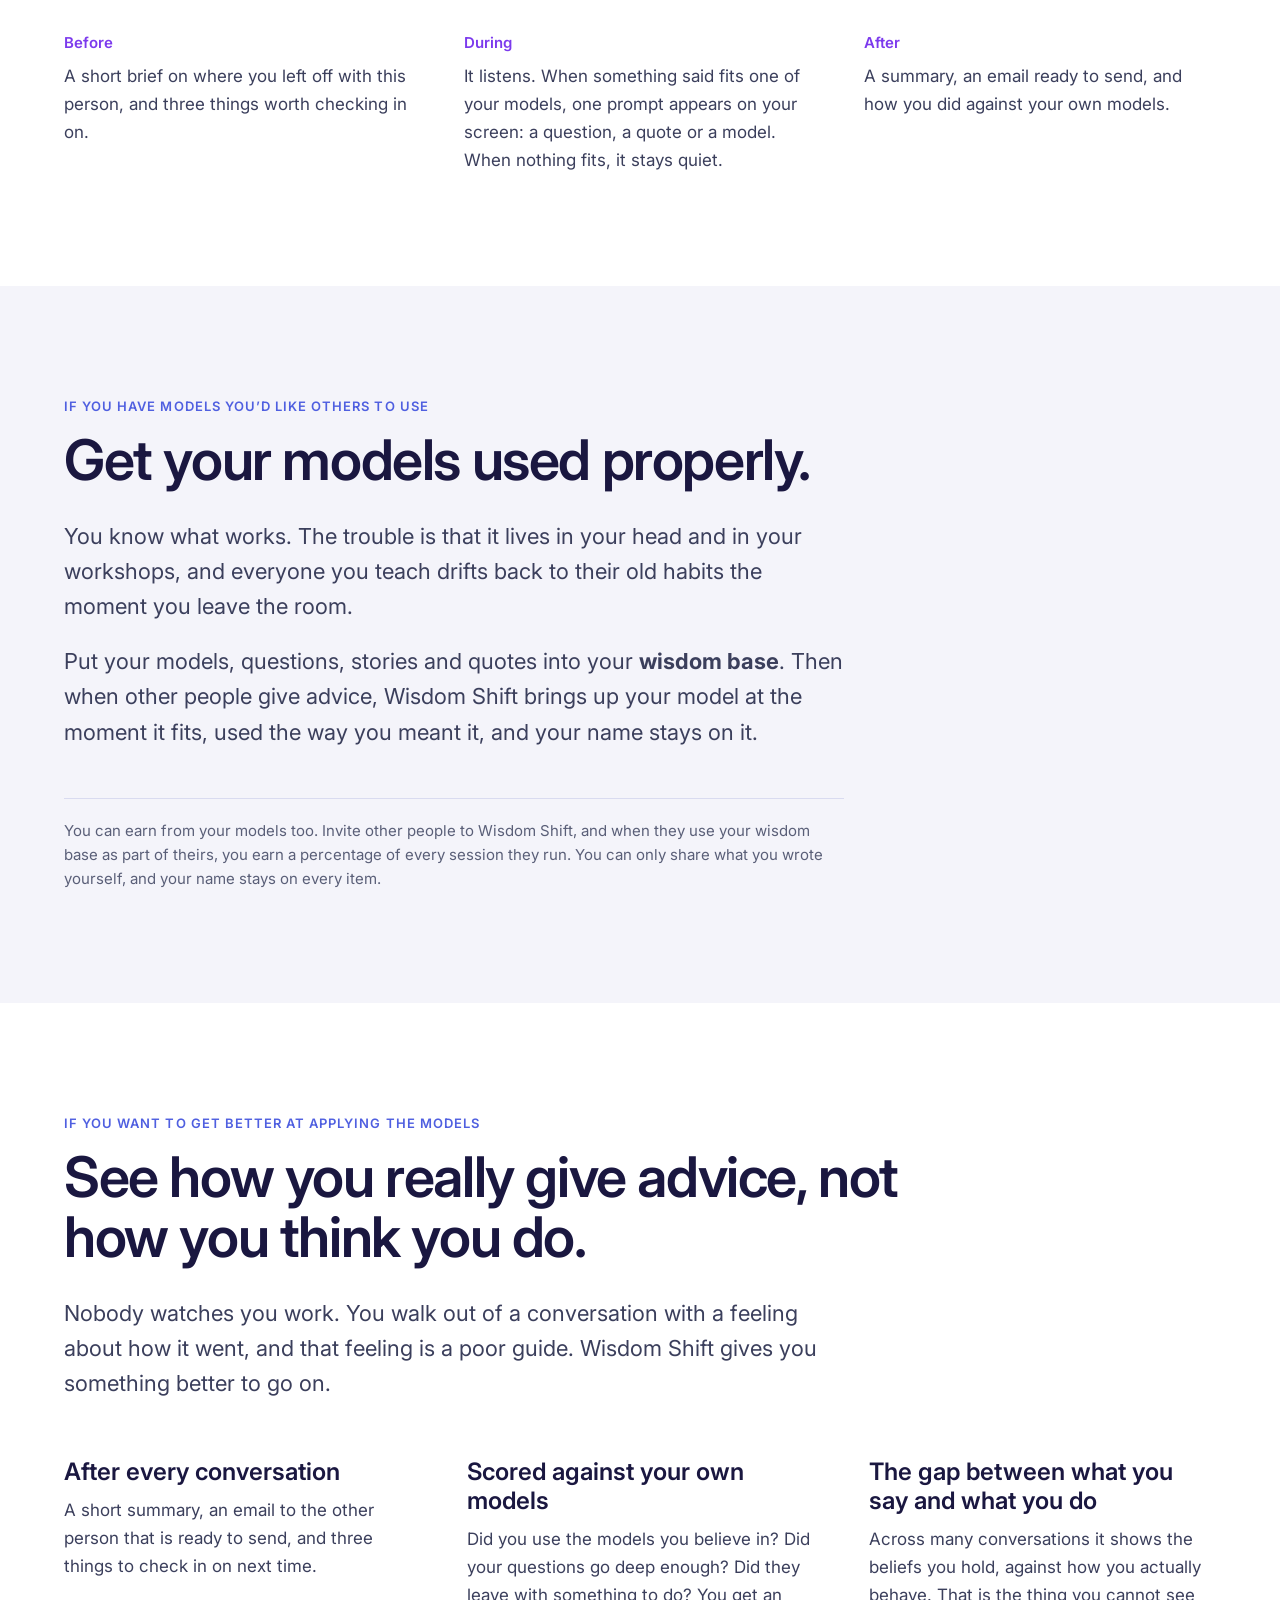
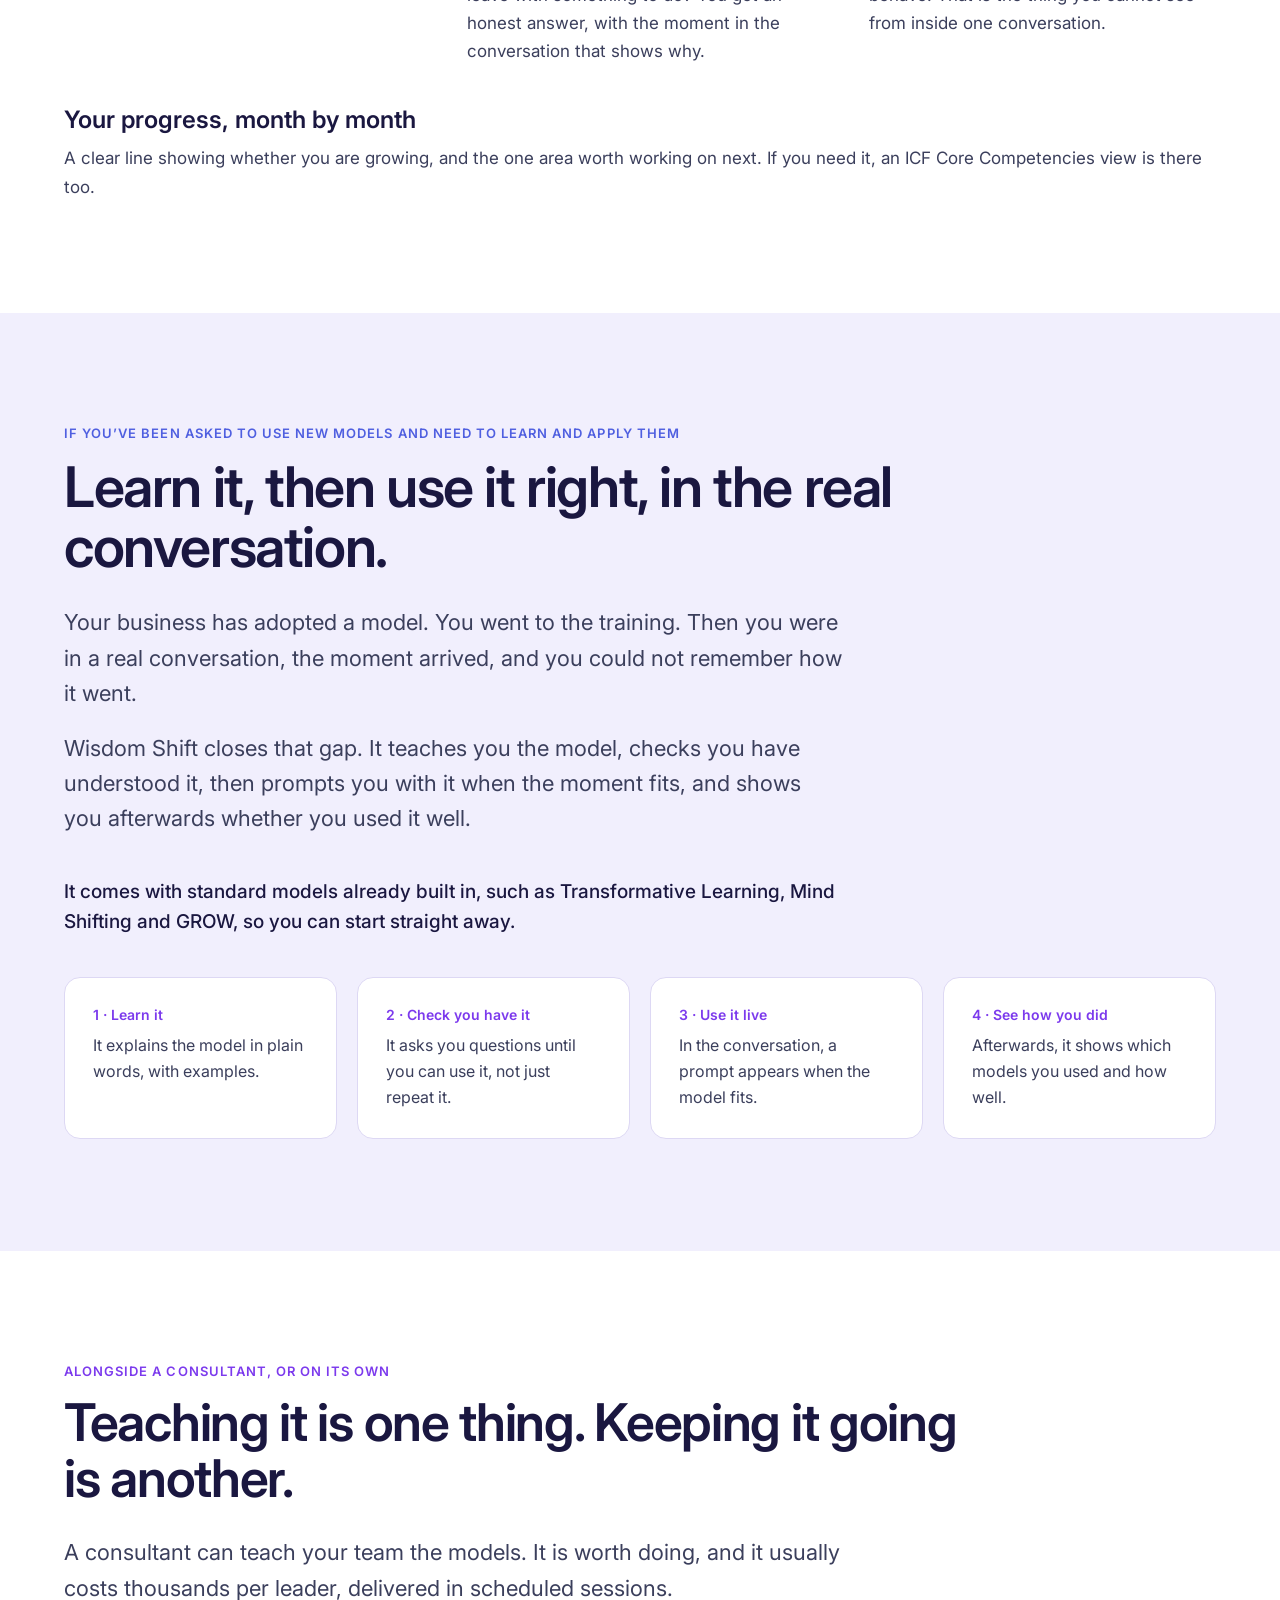
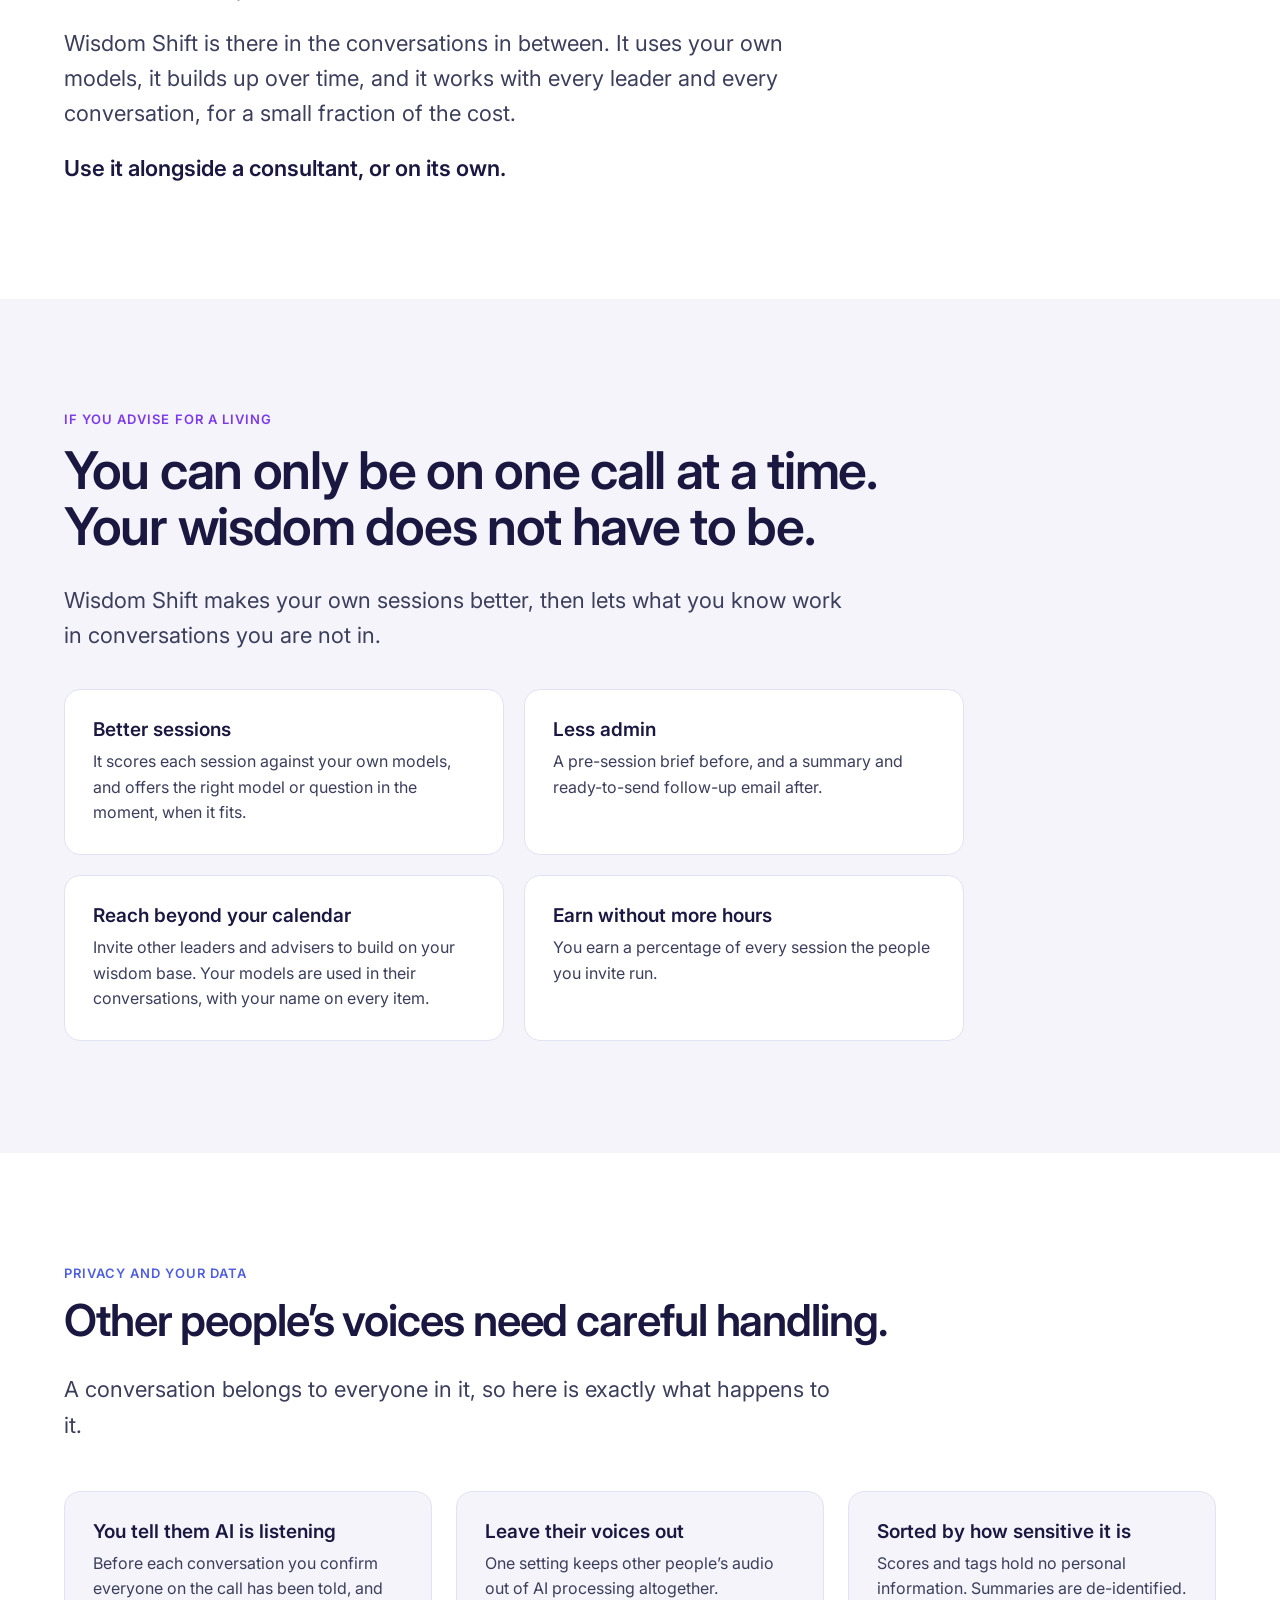
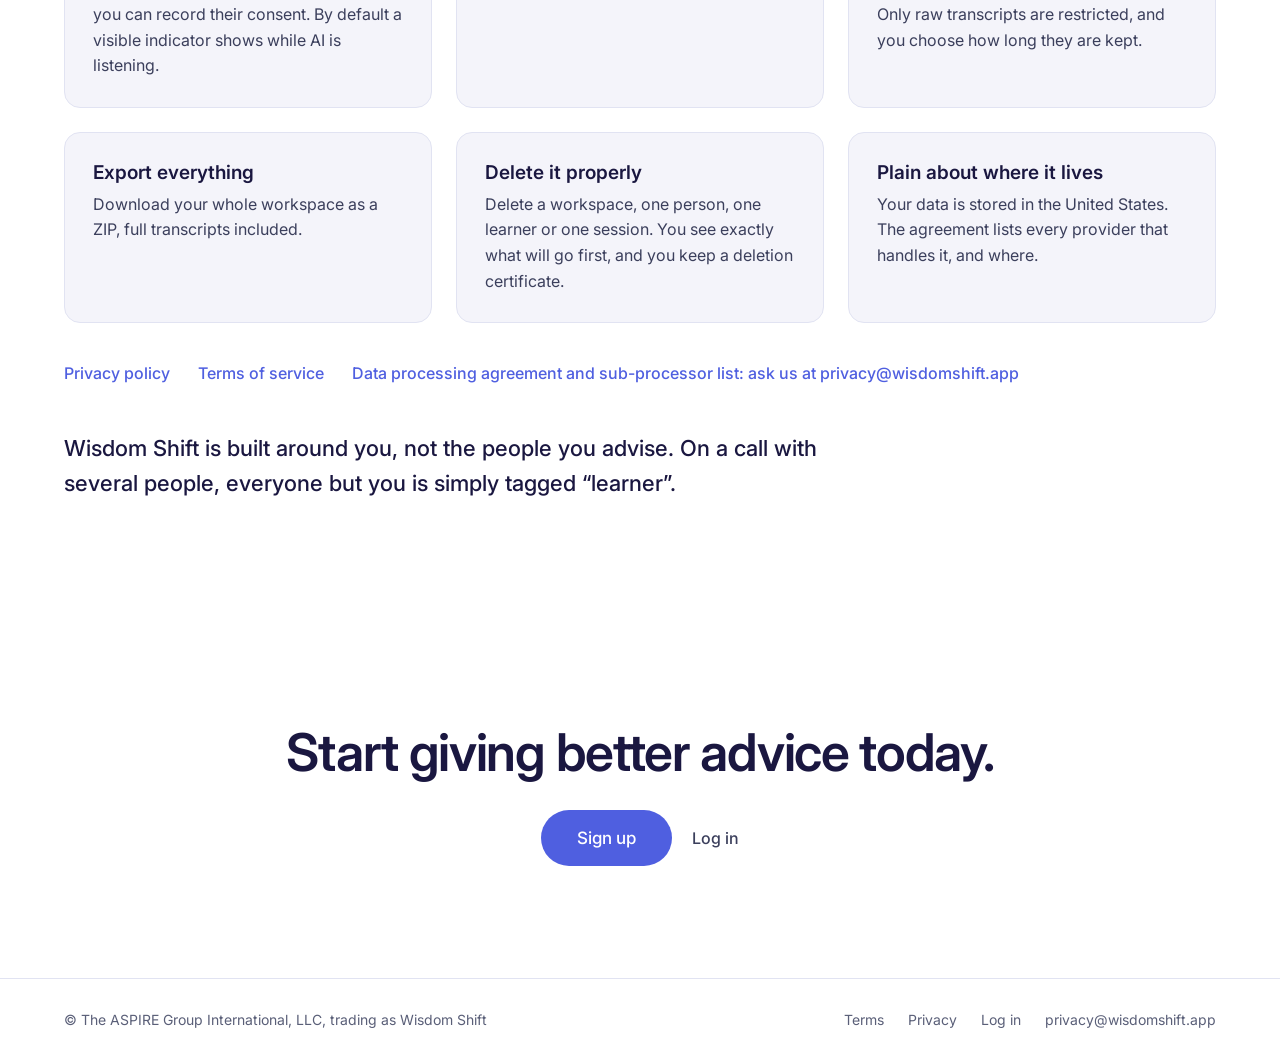
==== commit dae951b9: "Add files via upload" ====
--- a/index.html
+++ b/index.html
@@ -94,19 +94,6 @@
 <div><h4>Earn without more hours</h4><p>You earn a percentage of every session the people you invite run.</p></div>
 </div></div></section>
 
-<section class="bg2" id="pricing"><div class="wrap">
-<p class="eyebrow">Pricing</p>
-<h2>Pay for the conversations you use. Nothing else.</h2>
-<p class="lead" style="margin-bottom:12px">Start with 10 free sessions. No card needed to sign up, set up your workspace or run your trial. Then buy credits when you are ready. One credit covers up to 32 minutes, so a one-hour conversation uses two.</p>
-<p class="lead" style="margin-bottom:36px">That works out at roughly US$7 to US$10 for each hour of conversation, far less than any human alternative.</p>
-<div class="cards three" style="max-width:1000px">
-<div><p class="n">Starter</p><h4>US$100</h4><p>20 credits with our AI keys (US$5.00 a credit), or 25 credits with your own (US$4.00 a credit).</p></div>
-<div><p class="n">Standard</p><h4>US$500</h4><p>105 credits with our AI keys (US$4.76 a credit), or 132 credits with your own (US$3.79 a credit).</p></div>
-<div><p class="n">Value</p><h4>US$1,000</h4><p>220 credits with our AI keys (US$4.55 a credit), or 275 credits with your own (US$3.64 a credit).</p></div>
-</div>
-<p style="max-width:780px;margin-top:24px;font-size:16px;line-height:1.6;color:#3B3F5C">The price is the same either way. Using your own AI keys simply gets you more credits. A card is only asked for when you buy a bundle or turn on auto top-up.</p>
-</div></section>
-
 <section id="trust"><div class="wrap">
 <p class="eyebrow">Privacy and your data</p>
 <h2 style="font-size:clamp(30px,4vw,44px)">Other people’s voices need careful handling.</h2>
